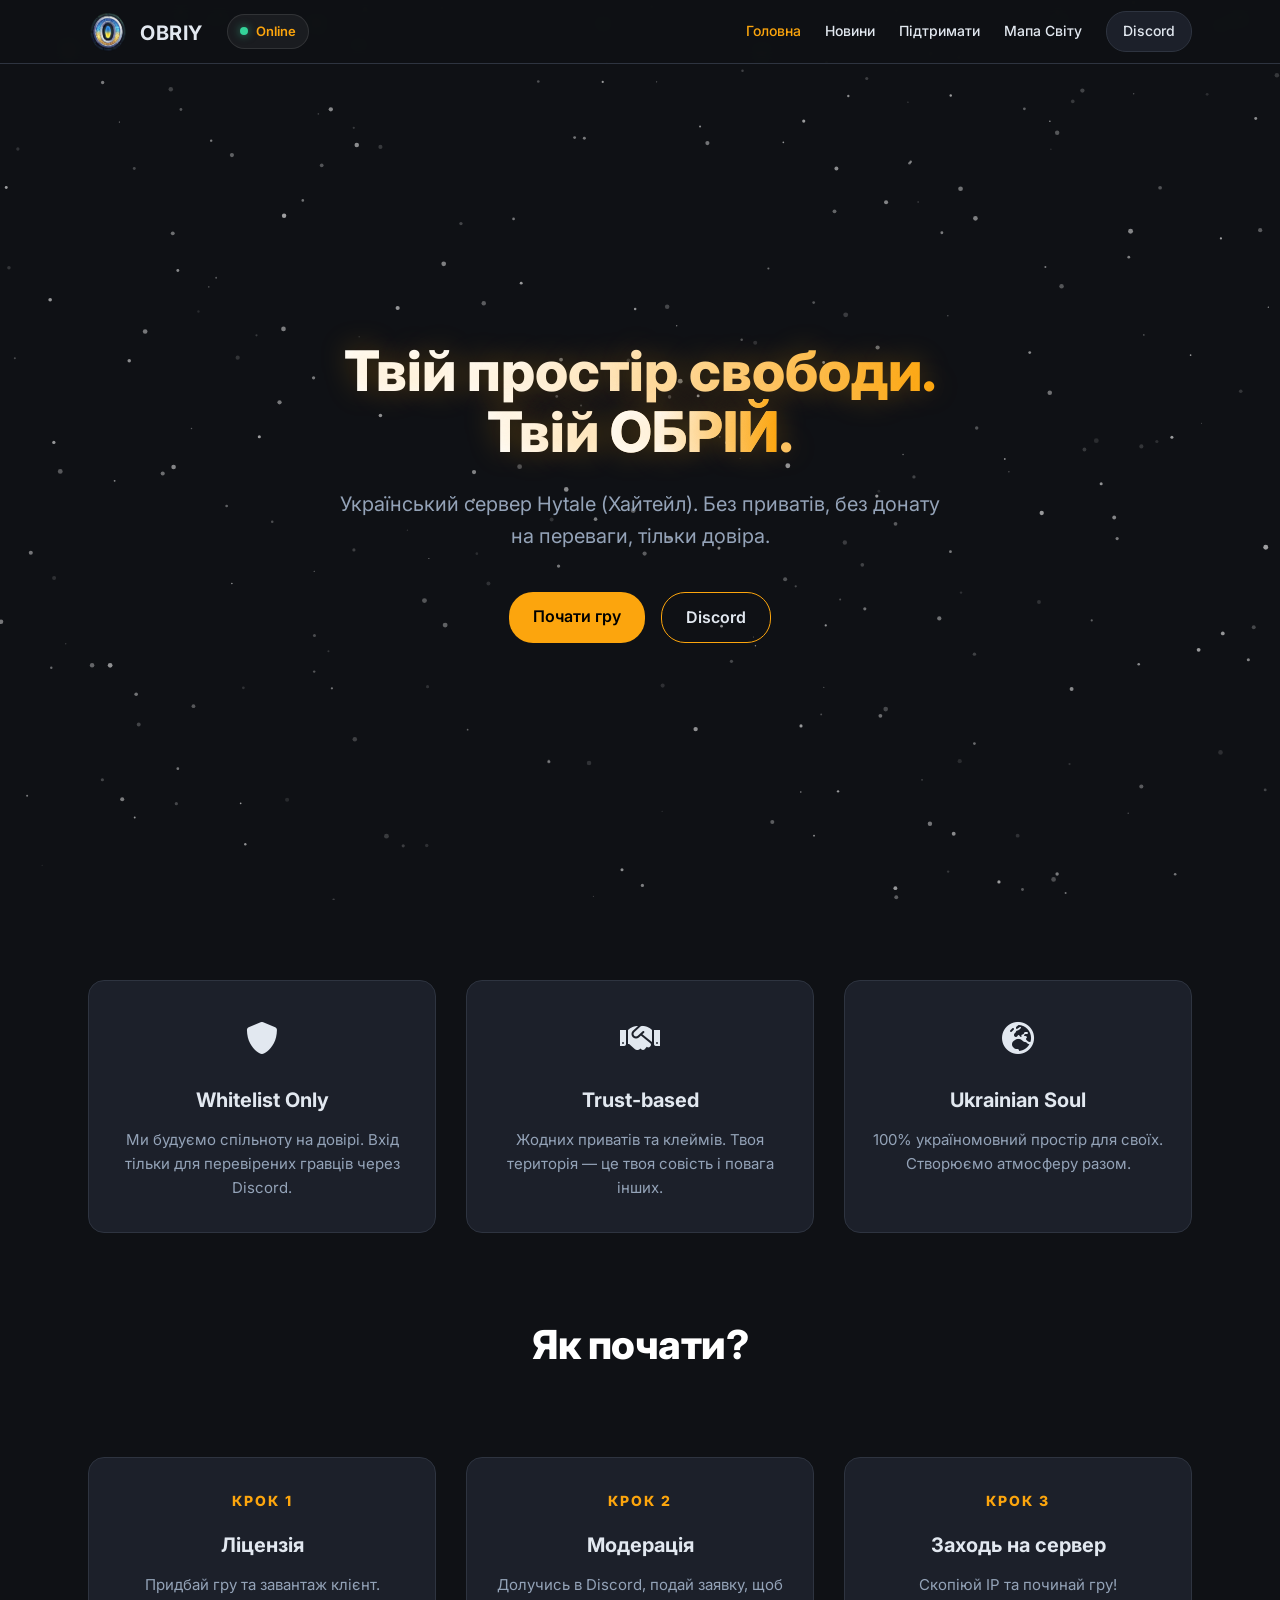
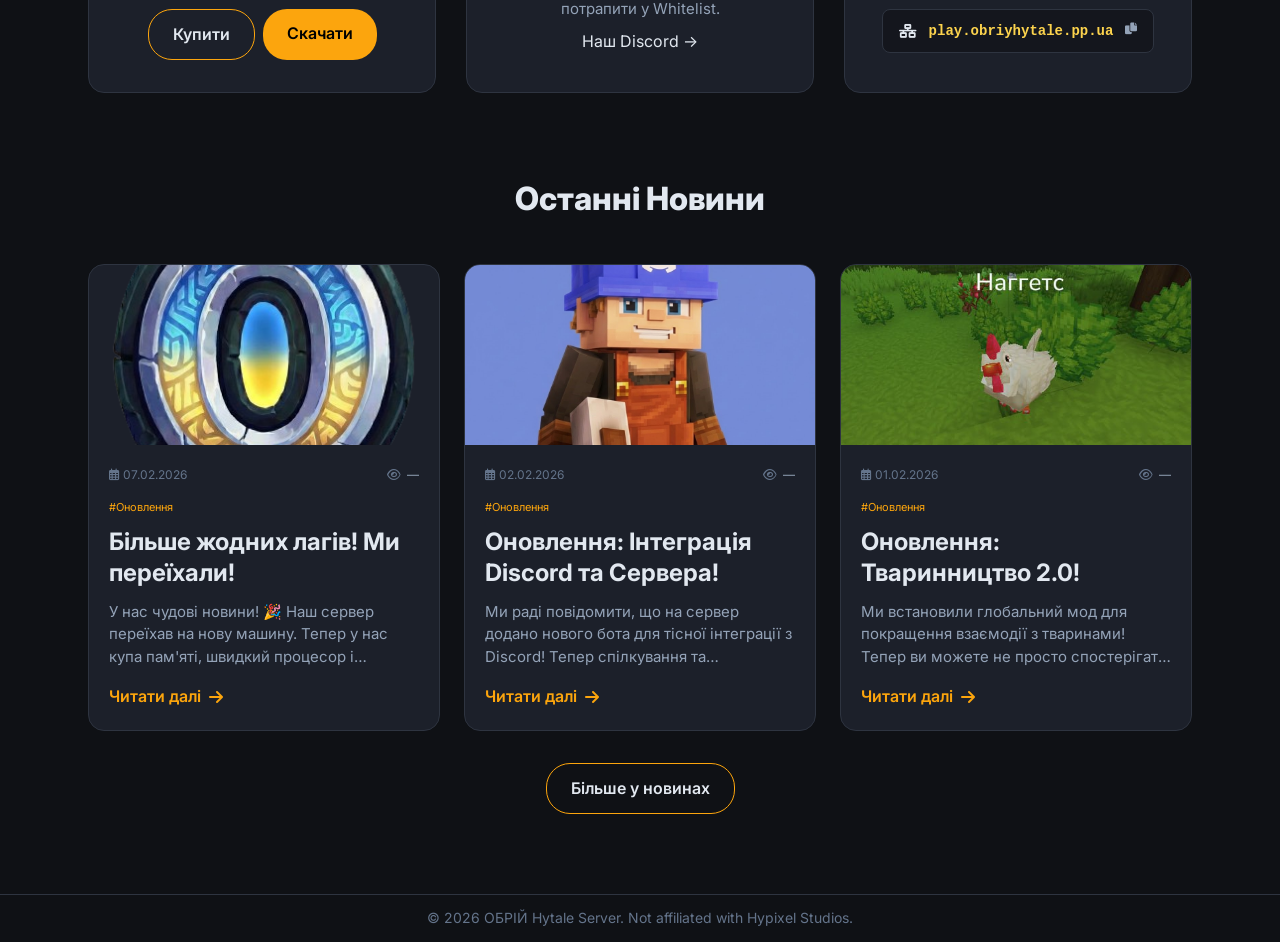
==== index.html @ 03049bc8 "Add files via upload" ====
<!DOCTYPE html>
<html lang="uk">

<head>
    <meta charset="UTF-8">
    <meta name="viewport" content="width=device-width, initial-scale=1.0">

    <!-- Primary Meta Tags -->
    <title>ОБРІЙ - Український сервер Hytale | Хайтейл сервер Україна</title>
    <meta name="title" content="ОБРІЙ - Український сервер Hytale | Хайтейл сервер Україна">
    <meta name="description"
        content="ОБРІЙ - Український Hytale (Хайтейл) сервер. ігровий досвід без приватів та донату. Whitelist сервер на довірі для українських гравців. Приєднуйся через Discord!">
    <meta name="keywords"
        content="обрій, обрий, hytale, хайтейл, хайтейл сервер, сервер хайтейл, hytale сервер, сервер hytale, український hytale, український хайтейл, hytale україна, хайтейл україна, сервер, whitelist сервер, обрій хайтейл, обрій hytale, obriy hytale, сервер майнкрафт альтернатива">
    <meta name="author" content="ОБРІЙ Hytale Server">
    <meta name="language" content="Ukrainian">

    <!-- Open Graph / Facebook -->
    <meta property="og:type" content="website">
    <meta property="og:url" content="https://obriyhytale.pp.ua/">
    <meta property="og:title" content="ОБРІЙ - Український сервер Hytale (Хайтейл)">
    <meta property="og:description"
        content="Український Hytale сервер на довірі. Без приватів, без донату на переваги. Whitelist через Discord. Приєднуйся до спільноти!">
    <meta property="og:image" content="https://obriyhytale.pp.ua/assets/images/logo_new.png">
    <meta property="og:locale" content="uk_UA">

    <!-- Twitter -->
    <meta property="twitter:card" content="summary_large_image">
    <meta property="twitter:url" content="https://obriyhytale.pp.ua/">
    <meta property="twitter:title" content="ОБРІЙ - Український сервер Hytale (Хайтейл)">
    <meta property="twitter:description"
        content="Український Hytale сервер на довірі. Без приватів, без донату на переваги. Whitelist через Discord.">
    <meta property="twitter:image" content="https://obriyhytale.pp.ua/assets/images/logo_new.png">

    <!-- Structured Data - JSON-LD -->
    <script type="application/ld+json">
    {
      "@context": "https://schema.org",
      "@type": "Organization",
      "name": "ОБРІЙ Hytale Server",
      "alternateName": ["ОБРІЙ", "OBRIY", "Обрій Хайтейл", "Obriy Hytale"],
      "url": "https://obriyhytale.pp.ua/",
      "logo": "https://obriyhytale.pp.ua/assets/images/logo_new.png",
      "description": "Український Hytale (Хайтейл) сервер. ігровий досвід без приватів та донату.",
      "sameAs": [
        "https://discord.gg/jrfKVsXp"
      ],
      "contactPoint": {
        "@type": "ContactPoint",
        "contactType": "Community",
        "url": "https://discord.gg/jrfKVsXp"
      }
    }
    </script>

    <link rel="icon" type="image/png" href="assets/images/logo_new.png">
    <link rel="canonical" href="https://obriyhytale.pp.ua/">
    <link rel="preconnect" href="https://fonts.googleapis.com">
    <link rel="preconnect" href="https://fonts.gstatic.com" crossorigin>
    <link href="https://fonts.googleapis.com/css2?family=Inter:wght@400;500;600;700;800&display=swap" rel="stylesheet">
    <link rel="stylesheet" href="style.css?v=1.8">
    
    <!-- SEO & Open Graph -->
    <meta name="description" content="ОБРІЙ — це перший український сервер Hytale. Долучайся до спільноти, слідкуй за новинами та готуйся до нових пригод!">
    <meta property="og:type" content="website">
    <meta property="og:url" content="https://obriyhytale.pp.ua/">
    <meta property="og:title" content="ОБРІЙ - український сервер Hytale">
    <meta property="og:description" content="Перший український сервер Hytale. Долучайся до спільноти!">
    <meta property="og:image" content="https://obriyhytale.pp.ua/assets/images/logo_new.png">
    
    <!-- Twitter -->
    <meta property="twitter:card" content="summary_large_image">
    <meta property="twitter:url" content="https://obriyhytale.pp.ua/">
    <meta property="twitter:title" content="ОБРІЙ - український сервер Hytale">
    <meta property="twitter:description" content="Перший український сервер Hytale. Долучайся до спільноти!">
    <meta property="twitter:image" content="https://obriyhytale.pp.ua/assets/images/logo_new.png">
    <link rel="stylesheet" href="https://cdnjs.cloudflare.com/ajax/libs/font-awesome/6.0.0/css/all.min.css">
</head>

<body>

    <header>
        <div class="header-inner">
            <div class="header-left">
                <a href="index.html" class="logo">
                    <img src="assets/images/logo_new.png" alt="ОБРІЙ">
                    <span>OBRIY</span>
                </a>
                <div class="server-status" title="Click to copy IP">
                    <div class="status-dot"></div>
                    <div class="status-text">Loading...</div>
                </div>
            </div>
            <div class="menu-toggle"><i class="fas fa-bars"></i></div>
            <nav class="desktop-nav">
                <a href="index.html" class="active">Головна</a>
                <a href="news.html">Новини</a>
                <a href="donate.html">Підтримати</a>
                <a href="map.html">Мапа Світу</a>
                <a href="https://discord.gg/a5vVguKGRK" target="_blank" class="discord-btn">Discord</a>
            </nav>
        </div>
    </header>

    <main>
        <!-- Hero Section -->
        <section class="hero animate">
            <div class="hero-content">
                <h1>Твій простір свободи.<br>Твій <span style="color: var(--vp-c-brand)">ОБРІЙ</span>.</h1>
                <p>Український сервер Hytale (Хайтейл). Без приватів, без донату на переваги, тільки довіра.
                </p>

                <div class="hero-actions">
                    <a href="#start" class="btn btn-primary">Почати гру</a>
                    <a href="https://discord.gg/a5vVguKGRK" target="_blank" class="btn btn-outline">Discord</a>
                </div>
            </div>
        </section>

        <!-- Guide Section (Features + Flow) -->
        <section class="guide-section animate" id="guide">
            <div class="container">
                <!-- Features Grid -->
                <div class="info-grid">
                    <div class="guide-card">
                        <div class="guide-icon"><i class="fas fa-shield-alt"></i></div>
                        <h3>Whitelist Only</h3>
                        <p>Ми будуємо спільноту на довірі. Вхід тільки для перевірених гравців через Discord.</p>
                    </div>
                    <div class="guide-card">
                        <div class="guide-icon"><i class="fas fa-handshake"></i></div>
                        <h3>Trust-based</h3>
                        <p>Жодних приватів та клеймів. Твоя територія — це твоя совість і повага інших.</p>
                    </div>
                    <div class="guide-card">
                        <div class="guide-icon"><i class="fas fa-globe-europe"></i></div>
                        <h3>Ukrainian Soul</h3>
                        <p>100% україномовний простір для своїх. Створюємо атмосферу разом.</p>
                    </div>
                </div>

                <!-- Divider / Title -->
                <div class="section-divider" id="start">
                    <h2>Як почати?</h2>
                </div>

                <!-- Steps Grid -->
                <!-- Steps Grid -->
                <!-- Steps Grid -->
                <div class="info-grid">
                    <div class="guide-card">
                        <div class="guide-step-number">Крок 1</div>
                        <h3>Ліцензія</h3>
                        <p>Придбай гру та завантаж клієнт.</p>
                        <div
                            style="display: flex; gap: 8px; justify-content: center; margin-top: 12px; flex-wrap: wrap;">
                            <a href="https://store.hytale.com/" target="_blank"
                                class="btn btn-outline btn-sm">Купити</a>
                            <a href="https://hytale.com/download" target="_blank"
                                class="btn btn-primary btn-sm">Скачати</a>
                        </div>
                    </div>
                    <div class="guide-card">
                        <div class="guide-step-number">Крок 2</div>
                        <h3>Модерація</h3>
                        <p>Долучись в Discord, подай заявку, щоб потрапити у Whitelist.</p>
                        <a href="https://discord.gg/a5vVguKGRK" target="_blank" class="btn-link"
                            style="margin-top: 8px; display: inline-block;">Наш Discord &rarr;</a>
                    </div>
                    <div class="guide-card">
                        <div class="guide-step-number">Крок 3</div>
                        <h3>Заходь на сервер</h3>
                        <p>Скопіюй IP та починай гру!</p>
                        <div class="server-ip-copy" data-ip="play.obriyhytale.pp.ua" onclick="copyIp(this)">
                            <i class="fas fa-network-wired"></i>
                            <span class="ip-text">play.obriyhytale.pp.ua</span>
                            <span class="copy-hint"><i class="fas fa-copy"></i></span>
                        </div>
                    </div>
                </div>

                <!-- Latest News Section -->
                <section class="latest-news-section animate" style="margin-top: 80px;">
                    <h2 style="text-align: center; margin-bottom: 40px; font-size: 32px; font-weight: 800;">Останні
                        Новини</h2>
                    <div id="home-news-grid" class="home-news-grid">
                        <!-- Dynamic News Items -->
                    </div>
                    <div style="text-align: center; margin-top: 32px;">
                        <a href="news.html" class="btn btn-outline">Більше у новинах</a>
                    </div>
                </section>
            </div>
        </section>
    </main>

    <footer>
        <div class="container footer-content">
            <p>&copy; 2026 ОБРІЙ Hytale Server. Not affiliated with Hypixel Studios.</p>
        </div>
    </footer>

    <script src="script.js?v=1.8"></script>
    <!-- Cloudflare Web Analytics -->
    <script defer src='https://static.cloudflareinsights.com/beacon.min.js'
        data-cf-beacon='{"token": "9cac6707b13f4481a4ed3b83d3ede706"}'></script><!-- End Cloudflare Web Analytics -->
</body>

</html>
---- style.css ----
/* Global Styles */
:root {
    --vp-c-bg: #0f1115;
    --vp-c-bg-alt: #161920;
    --vp-c-bg-soft: #1c202a;
    --vp-c-border: #2e3440;
    --vp-c-text-1: #e2e8f0;
    --vp-c-text-2: #94a3b8;
    --vp-c-text-3: #64748b;
    --vp-c-brand: #fca50d;
    /* Brand Yellow/Gold */
    --vp-c-brand-light: #fcd34d;
    --vp-c-brand-dark: #d97706;
    --vp-c-brand-rgb: 252, 165, 13;
    --vp-nav-height: 64px;
}

* {
    box-sizing: border-box;
    margin: 0;
    padding: 0;
}

body {
    font-family: 'Inter', sans-serif;
    background-color: var(--vp-c-bg);
    color: var(--vp-c-text-1);
    line-height: 1.6;
    padding-top: var(--vp-nav-height);

    /* Interactive Background */
    /* Interactive Background handled by Canvas (script.js) for performance */
    background-color: var(--vp-c-bg); /* Fallback/Base color */
}

/* Remove CSS-based stars to save performance */
/* body::before removed */

/* H1 Gradient Text Restoration */
.hero-content h1 {
    font-size: 56px;
    line-height: 1.1;
    font-weight: 800;
    margin-bottom: 24px;
    background: linear-gradient(to right, #ffffff 30%, #fca50d 100%);
    -webkit-background-clip: text;
    background-clip: text;
    -webkit-text-fill-color: transparent;
    text-shadow: 0 0 30px rgba(252, 165, 13, 0.3);
}

/* Override the inline span color if present, to let gradient shine through */
.hero-content h1 span {
    color: inherit !important;
    background: inherit;
    -webkit-background-clip: inherit;
    background-clip: inherit;
    -webkit-text-fill-color: inherit;
}

a {
    text-decoration: none;
    color: inherit;
    transition: color 0.2s;
}

ul {
    list-style: none;
}

img {
    max-width: 100%;
    display: block;
}

.container {
    max-width: 1152px;
    margin: 0 auto;
    padding: 0 24px;
}

/* Header */
header {
    position: fixed;
    top: 0;
    left: 0;
    right: 0;
    height: var(--vp-nav-height);
    background-color: rgba(15, 17, 21, 0.95);
    /* Slightly darker/more opaque */
    backdrop-filter: blur(8px);
    border-bottom: 1px solid var(--vp-c-border);
    z-index: 100;
}

.header-inner {
    display: flex;
    justify-content: space-between;
    align-items: center;
    height: 100%;
    max-width: 1152px;
    margin: 0 auto;
    padding: 0 24px;
}

.logo {
    display: flex;
    align-items: center;
    gap: 12px;
    text-decoration: none;
}

.logo img {
    height: 40px;
    width: auto;
}

.logo span {
    font-weight: 700;
    font-size: 20px;
    letter-spacing: 0.5px;
    color: var(--vp-c-text-1);
    position: relative;
    top: 1px;
    /* Optical alignment */
}

.desktop-nav {
    display: flex;
    gap: 24px;
    align-items: center;
}

.desktop-nav a {
    font-size: 14px;
    font-weight: 500;
    color: var(--vp-c-text-1);
}

.desktop-nav a:hover,
.desktop-nav a.active {
    color: var(--vp-c-brand);
}

/* Mobile Nav Toggle - Hidden on desktop */
.menu-toggle {
    display: none;
    color: var(--vp-c-text-1);
    font-size: 24px;
    cursor: pointer;
    z-index: 1001;
}

@media (max-width: 768px) {
    .menu-toggle {
        display: block;
    }
    
    .desktop-nav {
        display: none; /* Hide desktop links on mobile */
        position: absolute;
        top: 100%;
        left: 0;
        right: 0;
        flex-direction: column;
        background: var(--vp-c-bg);
        border-bottom: 1px solid var(--vp-c-border);
        padding: 20px;
        gap: 16px;
    }

    .desktop-nav.active {
        display: flex; /* Show when active */
    }
}

/* Sidebar & Widgets (Restored) */
.sidebar {
    position: sticky;
    top: 100px;
}

.widget {
    background: var(--vp-c-bg-soft);
    border: 1px solid var(--vp-c-border);
    border-radius: 16px;
    padding: 24px;
    margin-bottom: 24px;
}

.widget h3 {
    font-size: 18px;
    margin-bottom: 16px;
    padding-bottom: 12px;
    border-bottom: 1px solid var(--vp-c-border);
}

.quick-links {
    list-style: none;
    padding: 0;
}

.quick-links li {
    margin-bottom: 12px;
}

.quick-links a {
    color: var(--vp-c-text-2);
    display: flex;
    align-items: center;
    gap: 8px;
}

.quick-links a:hover {
    color: var(--vp-c-brand);
    transform: translateX(4px);
    display: inline-block;
}

@media (max-width: 960px) {
    .sidebar {
        position: static;
        margin-top: 40px;
    }
}


/* Loader */
.loader {
    border: 4px solid var(--vp-c-bg-soft);
    border-top: 4px solid var(--vp-c-brand);
    border-radius: 50%;
    width: 40px;
    height: 40px;
    animation: spin 1s linear infinite;
    margin: 40px auto;
}

@keyframes spin {
    0% { transform: rotate(0deg); }
    100% { transform: rotate(360deg); }
}



.header-left {
    display: flex;
    align-items: center;
    gap: 24px;
}

.server-status {
    display: flex;
    align-items: center;
    gap: 8px;
    font-size: 13px;
    font-weight: 600;
    color: var(--vp-c-text-2);
    background: rgba(255, 255, 255, 0.05);
    padding: 6px 12px;
    border-radius: 20px;
    border: 1px solid rgba(255, 255, 255, 0.1);
    cursor: pointer;
    transition: all 0.2s;
}

.server-status:hover {
    background: rgba(252, 165, 13, 0.1);
    border-color: var(--vp-c-brand);
    color: var(--vp-c-text-1);
}

.status-dot {
    width: 8px;
    height: 8px;
    border-radius: 50%;
    background-color: var(--vp-c-text-3);
    /* Default/Loading */
    box-shadow: 0 0 5px rgba(0, 0, 0, 0.5);
}

.status-dot.online {
    background-color: #34d399;
    /* Green */
    box-shadow: 0 0 8px rgba(52, 211, 153, 0.6);
}

.status-dot.offline {
    background-color: #f87171;
    /* Red */
}

.status-text {
    white-space: nowrap;
}

.discord-btn {
    padding: 8px 16px;
    background-color: var(--vp-c-bg-soft);
    border: 1px solid var(--vp-c-border);
    border-radius: 20px;
    transition: all 0.2s;
}

.discord-btn:hover {
    border-color: var(--vp-c-brand);
    color: var(--vp-c-brand);
}

/* WIP Nav Item */
.nav-item-wip {
    position: relative;
    display: flex;
    align-items: center;
    gap: 4px;
    font-size: 14px;
    font-weight: 500;
    color: var(--vp-c-text-3); /* Dimmed color */
    cursor: not-allowed;
    opacity: 0.7;
    transition: opacity 0.2s;
}

.nav-item-wip:hover {
    opacity: 1;
}

.wip-icon {
    height: 38px;
    width: auto;
    border-radius: 4px; /* Optional rounded corners */
}

/* Tooltip */
.wip-tooltip {
    position: absolute;
    top: 100%;
    left: 50%;
    transform: translateX(-50%);
    margin-top: 10px;
    background-color: var(--vp-c-bg-soft);
    color: var(--vp-c-text-1);
    padding: 8px 12px;
    border-radius: 8px;
    border: 1px solid var(--vp-c-border);
    font-size: 12px;
    white-space: nowrap;
    opacity: 0;
    visibility: hidden;
    transition: all 0.2s;
    pointer-events: none;
    z-index: 1000;
    box-shadow: 0 4px 12px rgba(0, 0, 0, 0.3);
}

.wip-tooltip::before {
    content: '';
    position: absolute;
    top: -5px;
    left: 50%;
    transform: translateX(-50%);
    border-width: 0 5px 5px 5px;
    border-style: solid;
    border-color: transparent transparent var(--vp-c-border) transparent;
}

.nav-item-wip:hover .wip-tooltip {
    opacity: 1;
    visibility: visible;
    transform: translateX(-50%) translateY(0);
}

/* Main Content */
main {
    padding-top: 20px;
    padding-bottom: 80px;
}

/* Hero Section */
.hero {
    /* Full viewport height minus header and padding */
    min-height: calc(100vh - var(--vp-nav-height) - 20px);
    display: flex;
    flex-direction: column;
    justify-content: center;
    align-items: center;
    text-align: center;
}

.hero-content {
    max-width: 800px;
    margin: 0 auto;
}

.hero-content h1 {
    font-size: 56px;
    line-height: 1.1;
    font-weight: 800;
    margin-bottom: 24px;
    background: linear-gradient(to right, #ffffff 30%, #fca50d 100%);
    -webkit-background-clip: text;
    background-clip: text;
    -webkit-text-fill-color: transparent;
    text-shadow: 0 0 30px rgba(252, 165, 13, 0.3);
}

.hero-content p {
    font-size: 20px;
    color: var(--vp-c-text-2);
    margin-bottom: 40px;
    max-width: 600px;
    margin-left: auto;
    margin-right: auto;
}

.hero-actions {
    display: flex;
    gap: 16px;
    justify-content: center;
}

.btn {
    display: inline-block;
    padding: 12px 24px;
    border-radius: 24px;
    font-weight: 600;
    font-size: 16px;
    cursor: pointer;
    transition: opacity 0.2s;
    border: none;
}

.btn-primary {
    background-color: var(--vp-c-brand);
    color: #000;
}

.btn-outline {
    background-color: transparent;
    color: var(--vp-c-text-1);
    border: 1px solid var(--vp-c-brand);
    transition: all 0.2s;
}

.btn-outline:hover {
    background-color: var(--vp-c-brand);
    color: #000;
    box-shadow: 0 0 15px rgba(252, 165, 13, 0.4);
}

.btn:hover {
    opacity: 0.9;
}

html {
    scroll-behavior: smooth;
}

/* Guide Section (Merged Features & Flow) */
.guide-section {
    padding: 80px 0 0;
}

.info-grid {
    display: grid;
    grid-template-columns: repeat(3, 1fr);
    gap: 30px;
}

.guide-card {
    background: var(--vp-c-bg-soft);
    border: 1px solid var(--vp-c-border);
    border-radius: 16px;
    padding: 32px 24px;
    text-align: center;
    /* Center content in cards */
    display: flex;
    flex-direction: column;
    align-items: center;
    transition: all 0.2s;
}

.guide-card:hover {
    border-color: var(--vp-c-brand);
    transform: translateY(-5px);
}

.guide-icon {
    font-size: 32px;
    margin-bottom: 20px;
    color: var(--vp-c-text-1);
}

.guide-step-number {
    font-size: 14px;
    text-transform: uppercase;
    letter-spacing: 2px;
    color: var(--vp-c-brand);
    margin-bottom: 16px;
    font-weight: 800;
}

.guide-card h3 {
    font-size: 20px;
    font-weight: 700;
    margin-bottom: 12px;
    color: var(--vp-c-text-1);
}

.guide-card p {
    font-size: 15px;
    color: var(--vp-c-text-2);
    line-height: 1.6;
}

.section-divider {
    text-align: center;
    margin: 80px 0;
    /* Symmetrical spacing */
}

.section-divider h2 {
    font-size: 40px;
    font-weight: 800;
    color: #fff;
    margin: 0;
    letter-spacing: -0.5px;
}

@media (max-width: 960px) {
    .info-grid {
        grid-template-columns: repeat(auto-fit, minmax(300px, 1fr));
    }
}

/* Footer */
footer {
    border-top: 1px solid var(--vp-c-border);
    padding: 12px 0;
    margin-top: auto;
    text-align: center;
    color: var(--vp-c-text-3);
    font-size: 14px;
}

/* View Count Badge */
.view-count {
    display: inline-flex;
    align-items: center;
    gap: 6px;
    color: var(--vp-c-text-2);
    font-size: 14px;
}

.view-count i {
    color: var(--vp-c-text-3);
}

.news-card .view-count {
    font-size: 12px;
}

.news-card-footer {
    display: flex;
    justify-content: space-between;
    align-items: center;
    margin-top: auto;
}

.news-card-footer .read-more {
    margin: 0;
}


/* News Layout */
/* News Layout */
.news-layout {
    display: grid;
    grid-template-columns: 1fr 340px; /* Main content + Sidebar */
    gap: 40px;
    padding-top: 25px;
    align-items: start;
}

@media (max-width: 960px) {
    .news-layout {
        grid-template-columns: 1fr;
    }
}


.home-news-grid {
    display: grid;
    grid-template-columns: repeat(3, 1fr);
    gap: 24px;
}

@media (max-width: 960px) {
    .home-news-grid {
        grid-template-columns: repeat(auto-fit, minmax(280px, 1fr));
    }
}

.news-feed {
    display: flex;
    flex-direction: column;
    gap: 32px;
}

.home-news-title {
    font-size: 18px;
    margin-bottom: 4px;
    line-height: 1.35; /* Slightly increased for readability */
    /* Height removed for auto-calculation as per request */
    display: -webkit-box;
    -webkit-line-clamp: 2;
    -webkit-box-orient: vertical;
    overflow: hidden;
    color: var(--vp-c-text-1);
}

.home-news-desc {
    font-size: 14px;
    margin-bottom: 16px;
    color: var(--vp-c-text-2);
    overflow: hidden;
    display: -webkit-box;
    -webkit-line-clamp: 3;
    -webkit-box-orient: vertical;
    line-height: 1.5;
    /* Height removed to allow auto-fit */
}

.news-card {
    background: var(--vp-c-bg-soft);
    border: 1px solid var(--vp-c-border);
    border-radius: 16px;
    overflow: hidden;
    transition: transform 0.2s, border-color 0.2s;
    display: flex;
    flex-direction: column;
}

.news-card:hover {
    transform: translateY(-2px);
    border-color: var(--vp-c-brand);
}

.news-image {
    height: 240px;
    width: 100%;
    overflow: hidden;
}

.news-image img {
    width: 100%;
    height: 100%;
    object-fit: cover;
    transition: transform 0.5s;
}

.news-card:hover .news-image img {
    transform: scale(1.05);
}

.news-content {
    padding: 24px;
    flex: 1;
    display: flex;
    flex-direction: column;
}

.news-meta {
    font-size: 13px;
    color: var(--vp-c-text-3);
    margin-bottom: 12px;
    display: flex;
    justify-content: space-between;
}

.news-content h3 {
    font-size: 24px;
    margin-bottom: 12px;
    line-height: 1.3;
    /* Limit to 2 lines and set min-height for alignment */
    display: -webkit-box;
    -webkit-line-clamp: 2;
    -webkit-box-orient: vertical;
    overflow: hidden;
    min-height: 2.6em; /* 1.3 * 2 lines */
}

.news-content p {
    color: var(--vp-c-text-2);
    font-size: 15px;
    flex: 1;
}

.read-more {
    display: inline-flex;
    align-items: center;
    gap: 8px;
    margin-top: 20px;
    font-weight: 600;
    color: var(--vp-c-brand);
}

/* Full Article Styles */
.full-article {
    max-width: 800px;
    margin: 0 auto;
    /* Glassmorphism Background for Readability */
    background: rgba(23, 25, 30, 0.85); /* Semi-transparent dark bg */
    backdrop-filter: blur(12px); /* Blur the stars behind */
    padding: 40px;
    border-radius: 20px;
    border: 1px solid rgba(255, 255, 255, 0.1); /* Lighter border */
    box-shadow: 0 4px 24px rgba(0, 0, 0, 0.2);
}

.article-header h1 {
    font-size: 40px;
    line-height: 1.2;
    margin-bottom: 20px;
    background: linear-gradient(to right, #fff, #a5b4fc);
    -webkit-background-clip: text;
    -webkit-text-fill-color: transparent;
}

.article-cover {
    width: 100%;
    height: auto;
    border-radius: 12px;
    margin: 30px 0;
}

.article-content {
    font-size: 18px;
    color: var(--vp-c-text-1);
    line-height: 1.8;
}

.article-content p {
    margin-bottom: 24px;
}

/* Auto-styling for images inside articles */
.article-content img {
    max-width: 100%; /* Ensure responsiveness */
    display: block;
    margin: 32px auto; /* Centered with vertical space */
    border-radius: 12px; /* Smooth corners */
    box-shadow: 0 8px 24px rgba(0, 0, 0, 0.3); /* Depth */
    border: 1px solid var(--vp-c-border); /* Subtle border */
    transition: transform 0.3s;
}

.article-content img:hover {
    transform: scale(1.02); /* Slight zoom on hover */
}

/* Auto-styling for lists inside articles */
.article-content ul,
.article-content ol {
    margin-bottom: 24px;
    padding-left: 24px; /* Ensure 24px indentation */
    color: var(--vp-c-text-2);
}

.article-content ul {
    list-style-type: disc;
}

.article-content ol {
    list-style-type: decimal;
}

.article-content li {
    margin-bottom: 8px; /* Spacing between items */
    padding-left: 4px; /* Space between bullet/number and text */
}

.article-content h2,
.article-content h3 {
    margin-top: 40px;
    margin-bottom: 16px;
    color: #fff;
}

.back-link {
    display: inline-flex;
    align-items: center;
    gap: 8px;
    color: var(--vp-c-text-2);
    margin-bottom: 24px;
    font-size: 14px;
}

.back-link:hover {
    color: var(--vp-c-brand);
}

/* Donate Page & Monobank */
.donate-header {
    text-align: center; /* Reverted to center for better balance */
    margin-bottom: 40px;
}

.donate-header h1 {
    font-size: 40px;
    font-weight: 800;
    margin-bottom: 16px;
    background: linear-gradient(to right, #fff, #a5b4fc);
    -webkit-background-clip: text;
    -webkit-text-fill-color: transparent;
}

.donate-header p {
    color: var(--vp-c-text-2);
    font-size: 18px;
    margin-bottom: 32px;
}

.info-box {
    background: rgba(var(--vp-c-brand-rgb), 0.1);
    border: 1px solid rgba(var(--vp-c-brand-rgb), 0.2);
    border-radius: 12px;
    padding: 16px 24px;
    margin: 24px 0;

    display: flex;
    align-items: flex-start;
    gap: 12px;
    text-align: left;
    max-width: 100%;
}

/* Merge adjacent info-boxes via JS props */
.info-box.ib-start {
    border-bottom: none;
    border-bottom-left-radius: 0;
    border-bottom-right-radius: 0;
    margin-bottom: 0;
    padding-bottom: 8px;
}

.info-box.ib-middle {
    border-top: none;
    border-bottom: none;
    border-radius: 0;
    margin-top: 0;
    margin-bottom: 0;
    padding-top: 8px;
    padding-bottom: 8px;
}

.info-box.ib-end {
    border-top: none;
    border-top-left-radius: 0;
    border-top-right-radius: 0;
    margin-top: 0;
    padding-top: 8px;
}

.info-box i {
    color: var(--vp-c-brand);
    margin-top: 4px;
}

.info-box p {
    margin: 0;
    font-size: 14px;
    color: var(--vp-c-text-2);
}

.info-box strong {
    color: var(--vp-c-text-1);
}

/* Monobank Card Styling */
.monobank-section {
    display: flex;
    justify-content: center;
    margin-bottom: 80px;
}

.mono-card {
    position: relative;
    width: 360px;
    background: linear-gradient(145deg, #1a1a1a, #000000);
    border-radius: 24px;
    padding: 30px;
    box-shadow: 0 20px 50px rgba(0, 0, 0, 0.5), 0 0 0 1px rgba(255, 255, 255, 0.1);
    text-align: center;
    overflow: hidden;
    transition: transform 0.3s ease;
}

.mono-card:hover {
    transform: translateY(-5px);
    box-shadow: 0 30px 60px rgba(0, 0, 0, 0.6), 0 0 0 1px rgba(255, 255, 255, 0.2);
}

/* Mono Background Decor */
.mono-bg-blur {
    position: absolute;
    top: -50px;
    right: -50px;
    width: 150px;
    height: 150px;
    background: #ea5353;
    /* Mono red-ish accent */
    filter: blur(80px);
    opacity: 0.2;
    z-index: 0;
}

.mono-content {
    position: relative;
    z-index: 1;
}

.mono-header {
    display: flex;
    align-items: center;
    justify-content: center;
    gap: 10px;
    margin-bottom: 30px;
}

.mono-logo {
    height: 24px;
    filter: brightness(0) invert(1);
    /* Make white */
}

.mono-title {
    font-weight: 700;
    font-size: 18px;
    color: #fff;
}

.mono-jar-visual {
    margin-bottom: 30px;
    color: #fff;
}

.mono-jar-visual i {
    font-size: 48px;
    margin-bottom: 12px;
    background: linear-gradient(to bottom right, #fff, #ccc);
    -webkit-background-clip: text;
    -webkit-text-fill-color: transparent;
}

.jar-text {
    font-size: 14px;
    color: var(--vp-c-text-2);
}

.mono-btn {
    display: inline-block;
    background: #000;
    /* Or Mono Black */
    background: linear-gradient(to bottom, #333, #111);
    border: 1px solid #444;
    color: #fff;
    padding: 10px 20px;
    border-radius: 20px;
    font-size: 14px;
    font-weight: 600;
    text-decoration: none;
    transition: all 0.2s;
}

.mono-btn:hover {
    background: linear-gradient(to bottom, #444, #222);
    border-color: #666;
    transform: translateY(-2px);
}

/* Donate Page Refactor */
.donate-columns {
    display: grid;
    grid-template-columns: 1.4fr 1fr; /* Wider left column */
    gap: 32px;
    margin-bottom: 40px;
}

@media (max-width: 768px) {
    .donate-columns {
        grid-template-columns: 1fr;
    }
}

.support-card {
    background: var(--vp-c-bg-alt);
    border: 1px solid var(--vp-c-border);
    border-radius: 16px;
    padding: 32px;
    display: flex;
    flex-direction: column;
    height: 100%;
}

.support-header {
    display: flex;
    align-items: center;
    gap: 16px;
    margin-bottom: 24px;
}

.support-header i {
    font-size: 2.5em;
}

/* Donatello Specifics (Legacy Adapter) */
.donatello-container {
    background: none !important;
    border: none !important;
    padding: 0 !important;
    border-radius: 0 !important;
}

/* Voting Specifics */
.vote-list {
    display: flex;
    flex-direction: column;
    gap: 16px;
}

.vote-item {
    background: var(--vp-c-bg);
    border: 1px solid var(--vp-c-border);
    border-radius: 12px;
    padding: 16px;
    display: flex;
    align-items: center;
    justify-content: space-between;
    transition: all 0.2s;
    text-decoration: none;
    color: var(--vp-c-text-1);
}

.vote-item:hover {
    border-color: var(--vp-c-brand);
    transform: translateY(-2px);
    box-shadow: 0 4px 12px rgba(0,0,0,0.1);
}

.vote-info h4 {
    margin: 0;
    font-size: 16px;
    font-weight: 600;
}

.vote-info p {
    margin: 4px 0 0 0;
    font-size: 13px;
    color: var(--vp-c-text-2);
}

/* Patrons List specific fix */
.patrons-list-section {
    margin-top: 40px;
    padding-top: 32px;
    border-top: 1px solid var(--vp-c-border);
}

@media (max-width: 768px) {
    .support-card {
        padding: 24px;
    }
}


/* --- RESTORED MISSING STYLES --- */

/* Donatello Button & Stats */
.stat-item {
    display: flex;
    flex-direction: column;
    align-items: flex-end;
}

.stat-label {
    font-size: 14px;
    color: var(--vp-c-text-2);
    text-transform: uppercase;
    letter-spacing: 0.5px;
}

.stat-value {
    font-size: 28px;
    font-weight: 800;
    color: var(--vp-c-brand);
}

.donatello-btn {
    display: inline-flex;
    align-items: center;
    justify-content: center;
    gap: 10px;
    background: linear-gradient(135deg, #F5A623 0%, #d48806 100%);
    color: #fff;
    font-size: 18px;
    font-weight: 700;
    padding: 16px 48px;
    border-radius: 50px;
    text-decoration: none;
    transition: all 0.3s ease;
    box-shadow: 0 4px 15px rgba(245, 166, 35, 0.4);
    width: 100%; /* Full width in card */
}

.donatello-btn:hover {
    transform: translateY(-2px);
    box-shadow: 0 8px 25px rgba(245, 166, 35, 0.6);
}

/* Patrons Grid Restored */
.patrons-grid {
    display: grid;
    grid-template-columns: repeat(auto-fill, minmax(280px, 1fr));
    gap: 16px;
}

.patron-card {
    background: var(--vp-c-bg);
    border: 1px solid var(--vp-c-divider);
    border-radius: 8px;
    padding: 16px;
    transition: transform 0.2s;
}

.patron-card:hover {
    transform: translateY(-2px);
    border-color: var(--vp-c-brand);
}

.patron-header {
    display: flex;
    justify-content: space-between;
    align-items: center;
    margin-bottom: 8px;
    padding-bottom: 8px;
    border-bottom: 1px solid var(--vp-c-divider);
}

.patron-name {
    font-weight: 700;
    color: var(--vp-c-text-1);
    font-size: 16px;
}

.patron-amount {
    background: rgba(var(--vp-c-brand-rgb), 0.1);
    color: var(--vp-c-brand);
    padding: 4px 8px;
    border-radius: 4px;
    font-weight: 600;
    font-size: 14px;
}

.patron-message {
    font-style: italic;
    color: var(--vp-c-text-2);
    font-size: 14px;
    margin: 0;
    line-height: 1.5;
}

/* Server IP Copy (from Footer/Guide) */
.server-ip-copy {
    background: rgba(0, 0, 0, 0.3);
    border: 1px solid var(--vp-c-border);
    border-radius: 8px;
    padding: 10px 16px;
    display: flex;
    align-items: center;
    justify-content: space-between;
    gap: 12px;
    cursor: pointer;
    transition: all 0.2s;
    margin-top: 12px;
    font-family: monospace;
    font-size: 14px;
    position: relative;
    overflow: hidden;
}

.server-ip-copy:hover {
    background: rgba(255, 255, 255, 0.05);
    border-color: var(--vp-c-brand);
}

.server-ip-copy .ip-text {
    flex-grow: 1;
    text-align: center;
    color: var(--vp-c-brand-light);
    font-weight: 700;
}

.server-ip-copy .copy-hint {
    color: var(--vp-c-text-2);
    font-size: 12px;
}

/* --- Info Box Component --- */
.info-box {
    background: #2b261b; /* Dark yellowish bg to match screenshot/theme */
    border-left: 4px solid var(--vp-c-brand);
    padding: 16px 20px;
    margin: 24px 0;
    border-radius: 8px;
    color: var(--vp-c-text-1);
    font-size: 16px;
    line-height: 1.6;
}

.info-box strong {
    color: #ffd700; /* Gold/Yellow highlight for headers inside box */
}

/* Ensure Quill editor matches site styles */
#editor-container .ql-editor {
    font-family: 'Inter', sans-serif;
    font-size: 16px;
    line-height: 1.8;
    color: var(--vp-c-text-1);
    padding: 24px;
}

#editor-container .ql-editor .info-box {
     /* Inherit styles from above */
     margin: 16px 0;
}

/* --- Inline Admin Editor Styles --- */
.admin-inline-edit .article-header input,
.admin-inline-edit .article-header .news-meta input {
    background: transparent;
    border: 1px dashed transparent;
    color: inherit;
    font-family: inherit;
    width: 100%;
    padding: 4px;
    border-radius: 4px;
    transition: all 0.2s;
}

.admin-inline-edit .article-header input:hover,
.admin-inline-edit .article-header .news-meta input:hover {
    border-color: var(--vp-c-brand);
    background: rgba(255, 255, 255, 0.05);
}

.admin-inline-edit .article-header input:focus,
.admin-inline-edit .article-header .news-meta input:focus {
    outline: none;
    border-color: var(--vp-c-brand);
    background: var(--vp-c-bg-alt);
}

.admin-inline-edit .article-header h1 input {
    font-size: 36px; /* Match h1 */
    font-weight: 700;
}

.admin-inline-edit .news-image {
    cursor: pointer;
    position: relative;
    border: 2px dashed transparent;
    transition: border-color 0.2s;
}

.admin-inline-edit .news-image:hover {
    border-color: var(--vp-c-brand);
}

.admin-inline-edit .news-image::after {
    content: 'Click or Drag Image Here';
    position: absolute;
    inset: 0;
    display: flex;
    align-items: center;
    justify-content: center;
    background: rgba(0, 0, 0, 0.5);
    color: white;
    font-weight: bold;
    opacity: 0;
    transition: opacity 0.2s;
}

.admin-inline-edit .news-image:hover::after {
    opacity: 1;
}

/* Quill Overrides for Inline Feel */
.admin-inline-edit #editor-container {
    border: 1px dashed transparent;
    margin: -24px; /* Offset padding to align text exactly */
}

.admin-inline-edit #editor-container:hover {
    border-color: var(--vp-c-border);
}

/* Custom Toolbar Position */
.ql-toolbar.ql-snow {
    position: sticky;
    top: 0;
    z-index: 100;
    background: var(--vp-c-bg);
    border-bottom: 1px solid var(--vp-c-border) !important;
    border-top: none !important;
    border-left: none !important;
    border-right: none !important;
    margin-bottom: 24px;
}
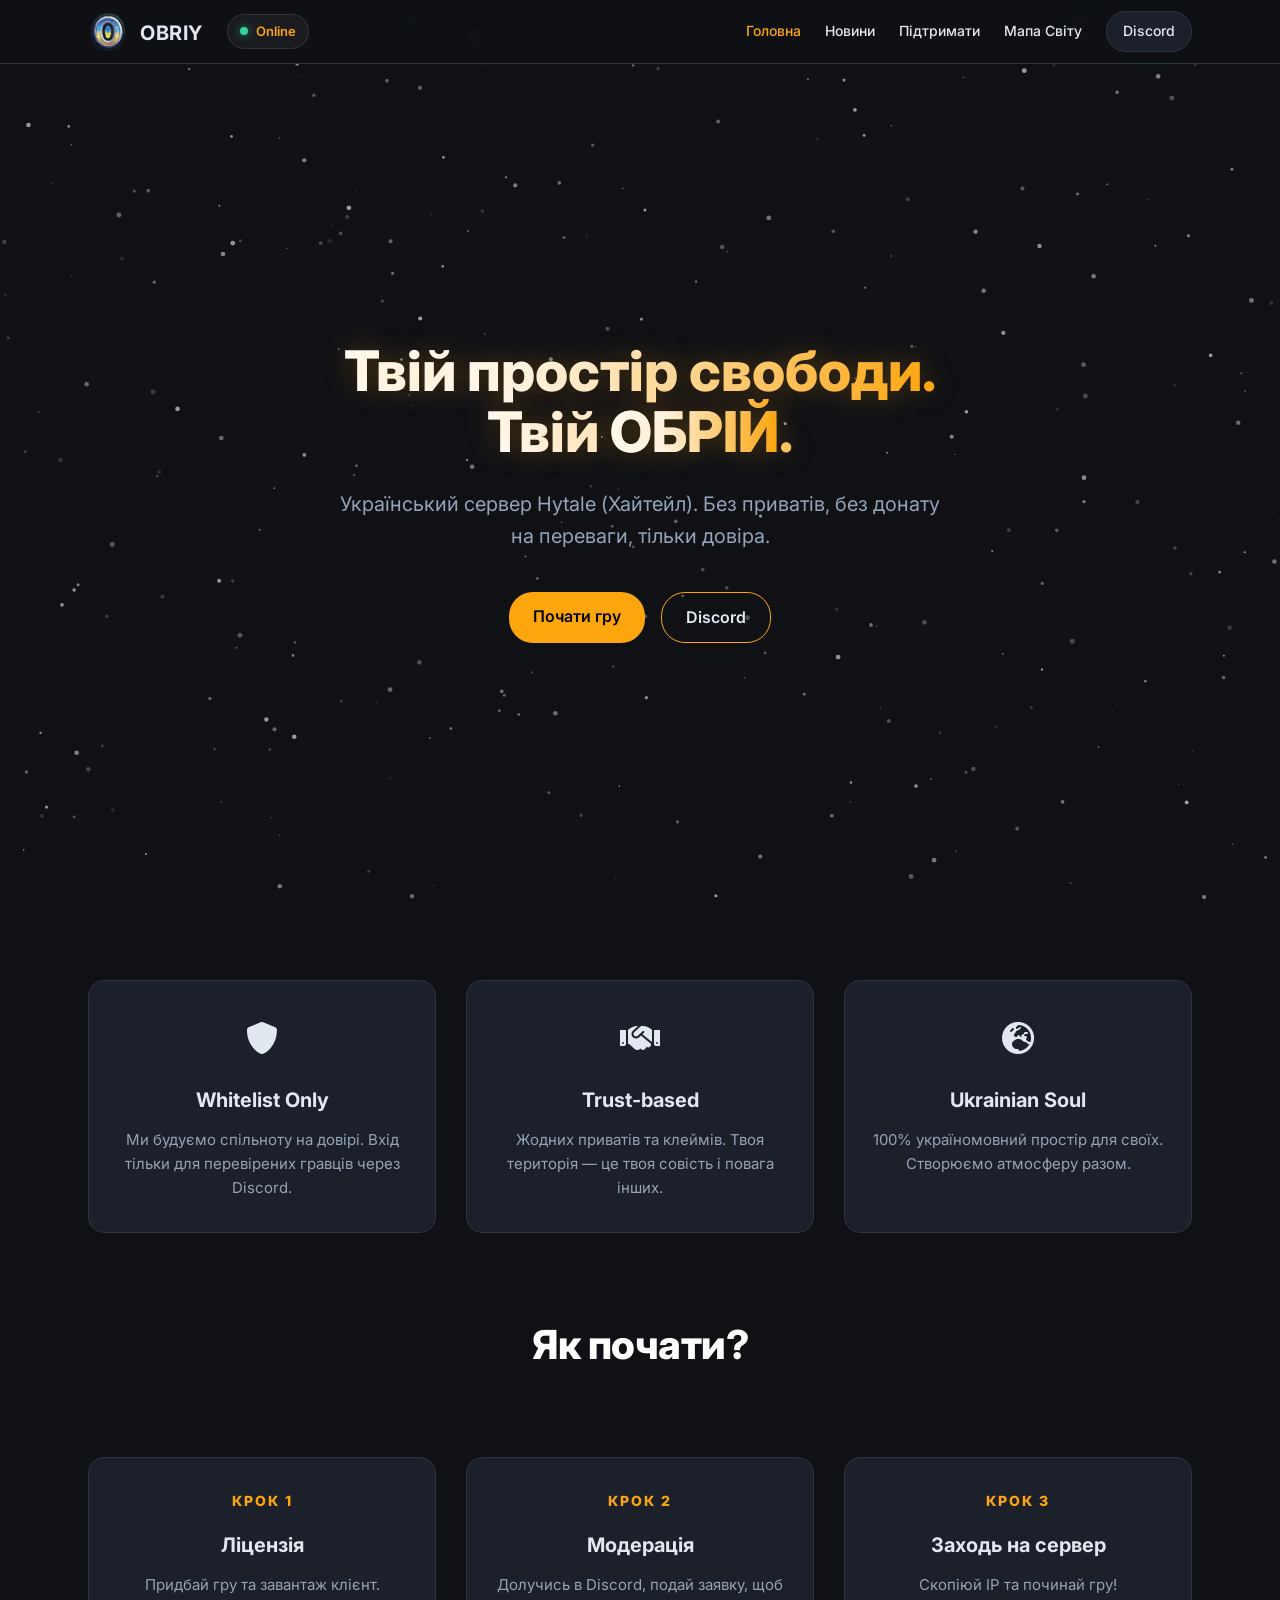
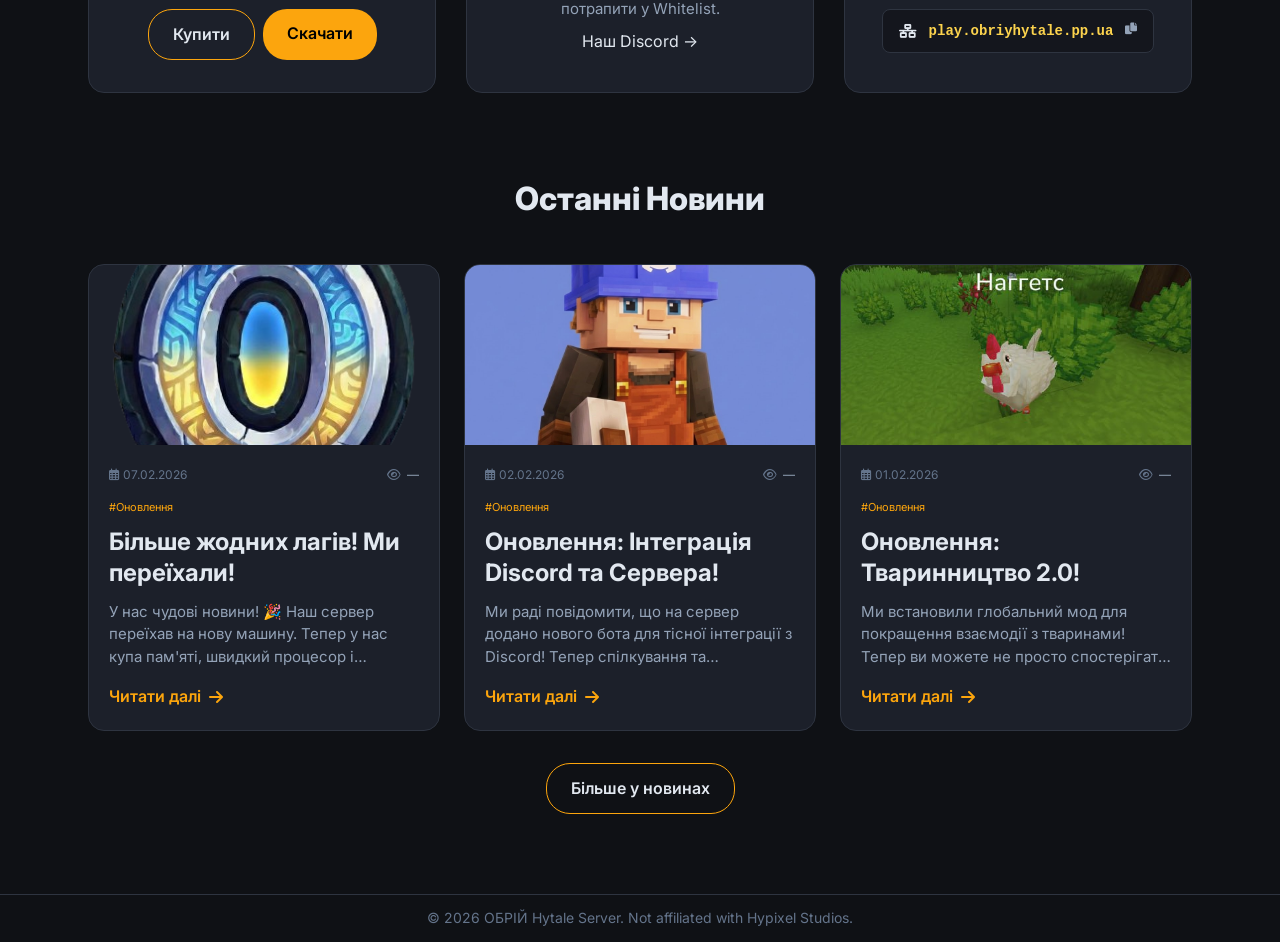
==== commit 5c743b03: "Add files via upload" ====
--- a/index.html
+++ b/index.html
@@ -43,12 +43,12 @@
       "logo": "https://obriyhytale.pp.ua/assets/images/logo_new.png",
       "description": "Український Hytale (Хайтейл) сервер. ігровий досвід без приватів та донату.",
       "sameAs": [
-        "https://discord.gg/jrfKVsXp"
+        "https://discord.gg/MFsDjDY6nN"
       ],
       "contactPoint": {
         "@type": "ContactPoint",
         "contactType": "Community",
-        "url": "https://discord.gg/jrfKVsXp"
+        "url": "https://discord.gg/MFsDjDY6nN"
       }
     }
     </script>
@@ -97,7 +97,7 @@
                 <a href="news.html">Новини</a>
                 <a href="donate.html">Підтримати</a>
                 <a href="map.html">Мапа Світу</a>
-                <a href="https://discord.gg/a5vVguKGRK" target="_blank" class="discord-btn">Discord</a>
+                <a href="https://discord.gg/MFsDjDY6nN" target="_blank" class="discord-btn">Discord</a>
             </nav>
         </div>
     </header>
@@ -112,7 +112,7 @@
 
                 <div class="hero-actions">
                     <a href="#start" class="btn btn-primary">Почати гру</a>
-                    <a href="https://discord.gg/a5vVguKGRK" target="_blank" class="btn btn-outline">Discord</a>
+                    <a href="https://discord.gg/MFsDjDY6nN" target="_blank" class="btn btn-outline">Discord</a>
                 </div>
             </div>
         </section>
@@ -164,7 +164,7 @@
                         <div class="guide-step-number">Крок 2</div>
                         <h3>Модерація</h3>
                         <p>Долучись в Discord, подай заявку, щоб потрапити у Whitelist.</p>
-                        <a href="https://discord.gg/a5vVguKGRK" target="_blank" class="btn-link"
+                        <a href="https://discord.gg/MFsDjDY6nN" target="_blank" class="btn-link"
                             style="margin-top: 8px; display: inline-block;">Наш Discord &rarr;</a>
                     </div>
                     <div class="guide-card">
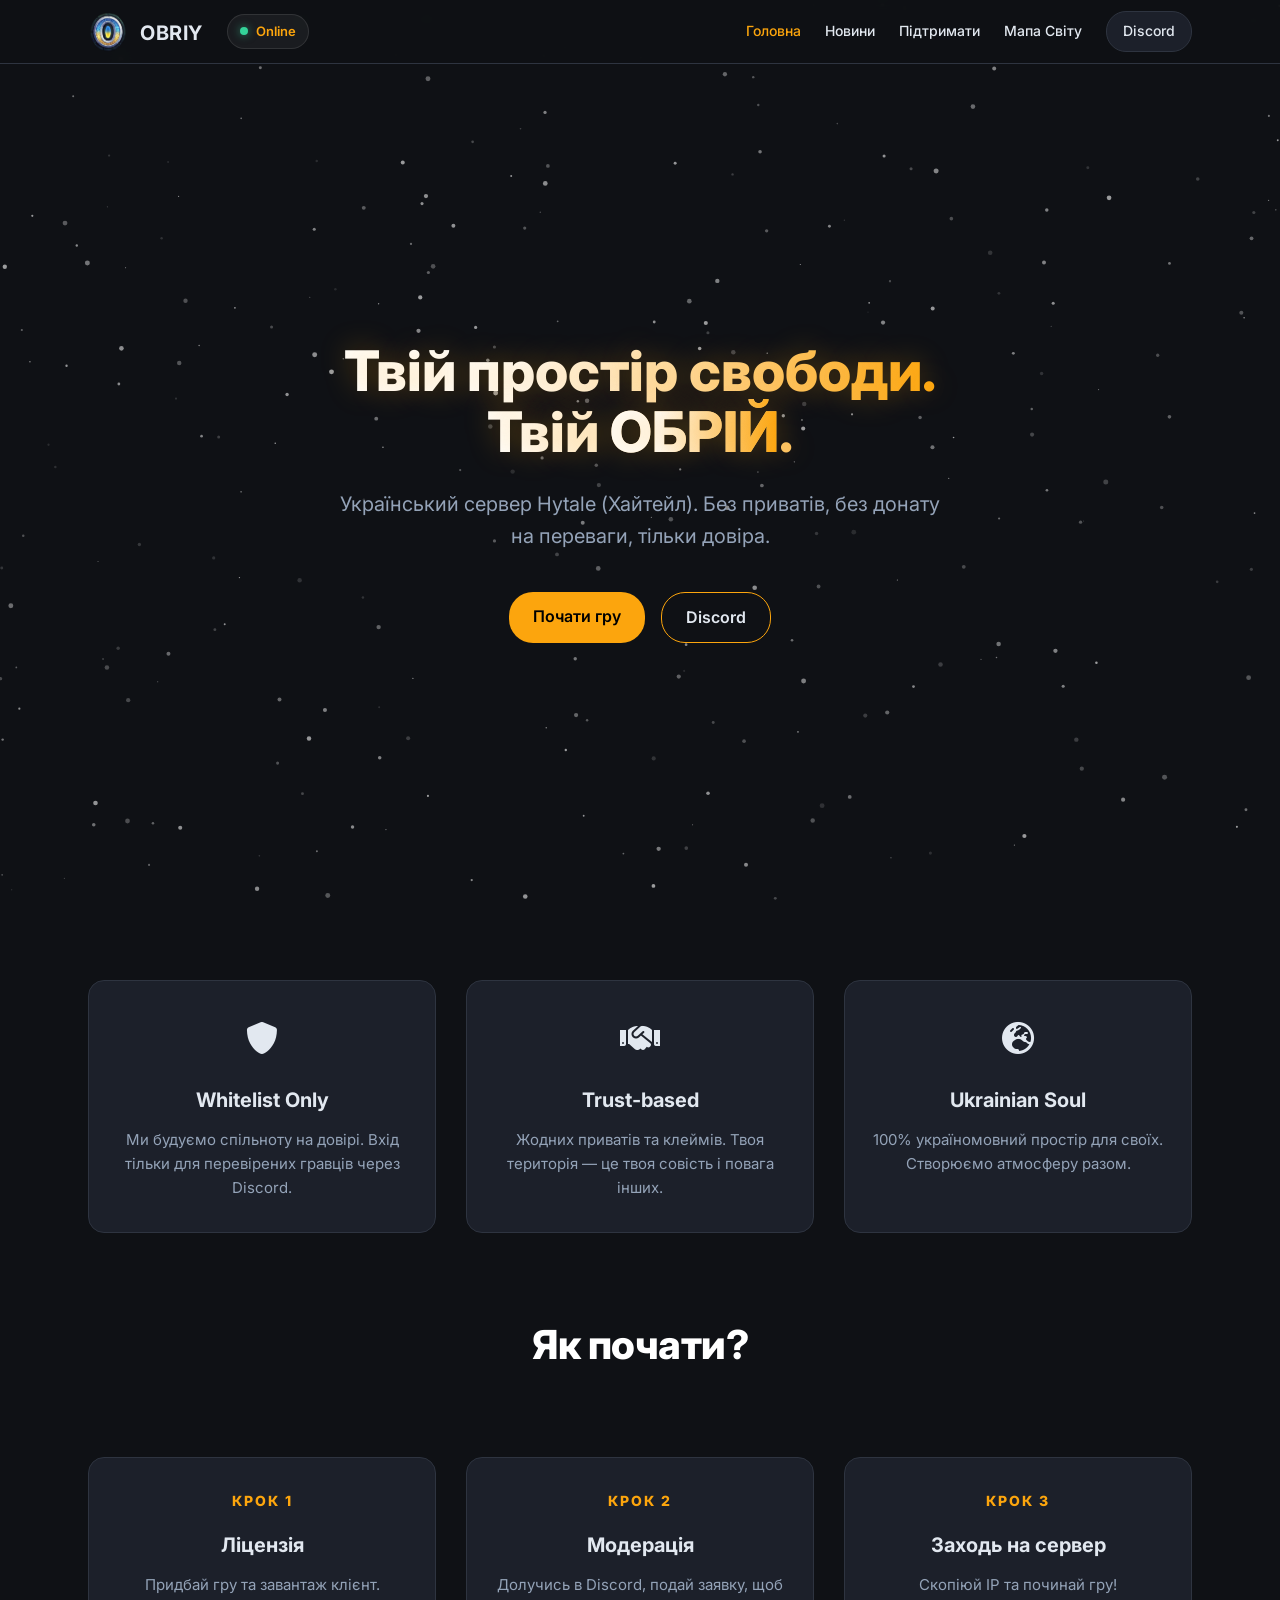
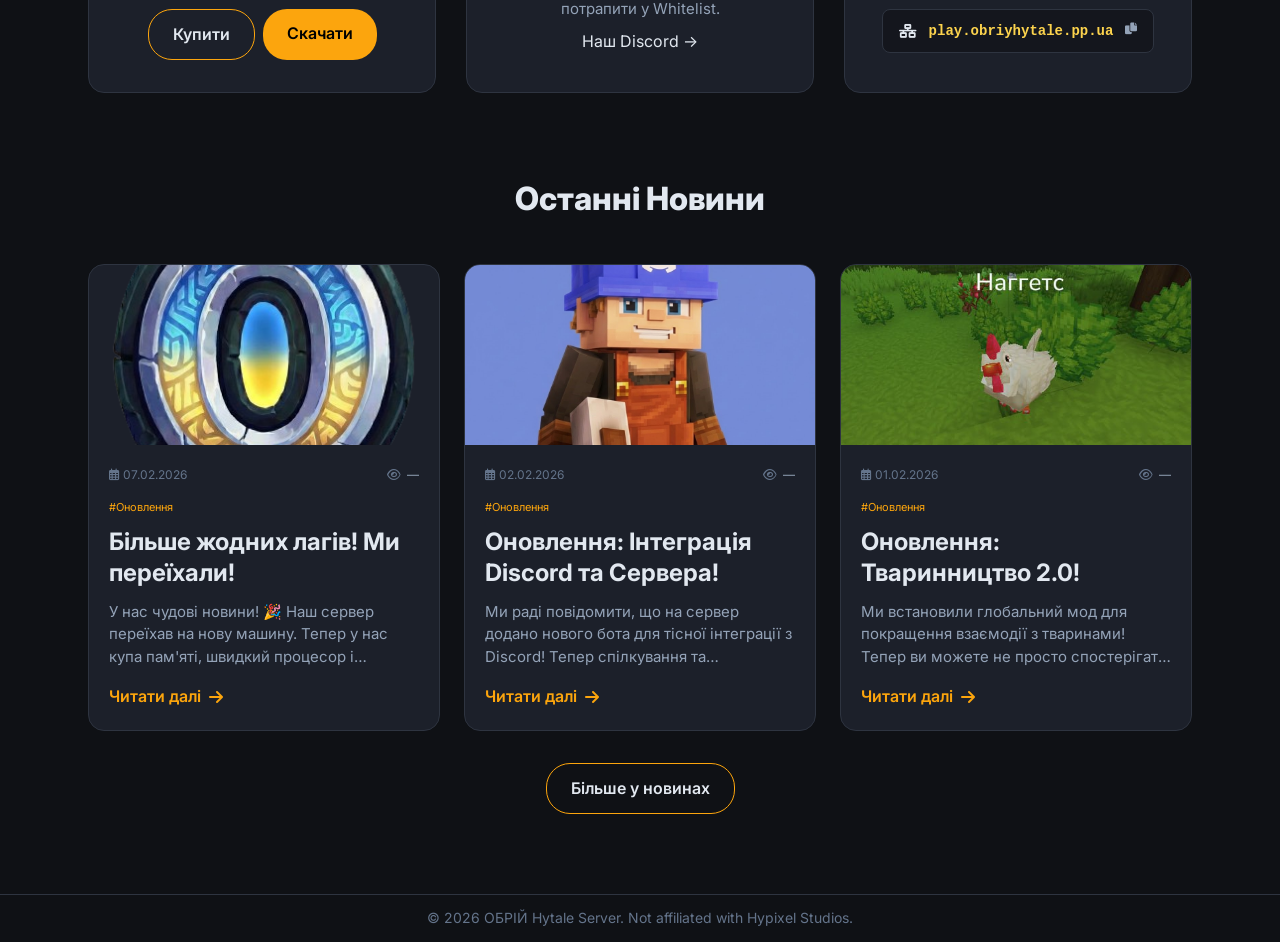
==== commit 3c277519: "Add files via upload" ====
--- a/index.html
+++ b/index.html
@@ -82,7 +82,7 @@
     <header>
         <div class="header-inner">
             <div class="header-left">
-                <a href="index.html" class="logo">
+                <a href="/" class="logo">
                     <img src="assets/images/logo_new.png" alt="ОБРІЙ">
                     <span>OBRIY</span>
                 </a>
@@ -93,10 +93,10 @@
             </div>
             <div class="menu-toggle"><i class="fas fa-bars"></i></div>
             <nav class="desktop-nav">
-                <a href="index.html" class="active">Головна</a>
-                <a href="news.html">Новини</a>
-                <a href="donate.html">Підтримати</a>
-                <a href="map.html">Мапа Світу</a>
+                <a href="/" class="active">Головна</a>
+                <a href="/news">Новини</a>
+                <a href="/donate">Підтримати</a>
+                <a href="/map">Мапа Світу</a>
                 <a href="https://discord.gg/MFsDjDY6nN" target="_blank" class="discord-btn">Discord</a>
             </nav>
         </div>
@@ -187,7 +187,7 @@
                         <!-- Dynamic News Items -->
                     </div>
                     <div style="text-align: center; margin-top: 32px;">
-                        <a href="news.html" class="btn btn-outline">Більше у новинах</a>
+                        <a href="/news" class="btn btn-outline">Більше у новинах</a>
                     </div>
                 </section>
             </div>
--- a/style.css
+++ b/style.css
@@ -151,28 +151,7 @@
     z-index: 1001;
 }
 
-@media (max-width: 768px) {
-    .menu-toggle {
-        display: block;
-    }
-    
-    .desktop-nav {
-        display: none; /* Hide desktop links on mobile */
-        position: absolute;
-        top: 100%;
-        left: 0;
-        right: 0;
-        flex-direction: column;
-        background: var(--vp-c-bg);
-        border-bottom: 1px solid var(--vp-c-border);
-        padding: 20px;
-        gap: 16px;
-    }
-
-    .desktop-nav.active {
-        display: flex; /* Show when active */
-    }
-}
+
 
 /* Sidebar & Widgets (Restored) */
 .sidebar {
@@ -250,6 +229,7 @@
 }
 
 .server-status {
+    position: relative;
     display: flex;
     align-items: center;
     gap: 8px;
@@ -722,9 +702,7 @@
     font-size: 40px;
     line-height: 1.2;
     margin-bottom: 20px;
-    background: linear-gradient(to right, #fff, #a5b4fc);
-    -webkit-background-clip: text;
-    -webkit-text-fill-color: transparent;
+    color: #fff;
 }
 
 .article-cover {
@@ -741,7 +719,7 @@
 }
 
 .article-content p {
-    margin-bottom: 24px;
+    margin-bottom: 16px;
 }
 
 /* Auto-styling for images inside articles */
@@ -782,8 +760,8 @@
 
 .article-content h2,
 .article-content h3 {
-    margin-top: 40px;
-    margin-bottom: 16px;
+    margin-top: 24px;
+    margin-bottom: 12px;
     color: #fff;
 }
 
@@ -982,16 +960,13 @@
 /* Donate Page Refactor */
 .donate-columns {
     display: grid;
-    grid-template-columns: 1.4fr 1fr; /* Wider left column */
+    grid-template-columns: 1fr 1fr; /* Equal width columns */
     gap: 32px;
     margin-bottom: 40px;
-}
-
-@media (max-width: 768px) {
-    .donate-columns {
-        grid-template-columns: 1fr;
-    }
-}
+    align-items: start;
+}
+
+
 
 .support-card {
     background: var(--vp-c-bg-alt);
@@ -1000,7 +975,6 @@
     padding: 32px;
     display: flex;
     flex-direction: column;
-    height: 100%;
 }
 
 .support-header {
@@ -1024,9 +998,9 @@
 
 /* Voting Specifics */
 .vote-list {
-    display: flex;
-    flex-direction: column;
-    gap: 16px;
+    display: grid;
+    grid-template-columns: repeat(2, 1fr);
+    gap: 12px;
 }
 
 .vote-item {
@@ -1080,7 +1054,7 @@
 .stat-item {
     display: flex;
     flex-direction: column;
-    align-items: flex-end;
+    align-items: center;
 }
 
 .stat-label {
@@ -1318,3 +1292,208 @@
     border-right: none !important;
     margin-bottom: 24px;
 }
+
+@media (max-width: 768px) {
+    .donate-columns {
+        grid-template-columns: 100%; /* Force fill container width */
+        gap: 24px;
+        margin-right: 0; /* Ensure no right margin causes overflow */
+    }
+
+    .vote-list {
+        grid-template-columns: 1fr;
+    }
+
+    .support-card {
+        padding: 20px;
+        width: 100%; /* Ensure card fits container */
+        box-sizing: border-box; /* Include padding in width */
+    }
+
+    .donate-hero h1 {
+        font-size: 28px !important;
+        padding: 0 16px; /* Add breathing room for title */
+    }
+    .menu-toggle {
+        display: block;
+    }
+    
+    .desktop-nav {
+        display: none; /* Hide desktop links on mobile */
+        position: absolute;
+        top: 100%;
+        left: 0;
+        right: 0;
+        flex-direction: column;
+        background-color: rgba(15, 17, 21, 0.95); /* Match header transparency */
+        backdrop-filter: blur(8px);
+        border-bottom: 1px solid var(--vp-c-border);
+        padding: 20px;
+        gap: 16px;
+    }
+
+    .desktop-nav.active {
+        display: flex; /* Show when active */
+    }
+}
+
+/* Player List Tooltip */
+.player-list-tooltip {
+    position: absolute;
+    top: calc(100% + 12px);
+    left: 50%;
+    transform: translateX(-50%) translateY(-10px);
+    background: var(--vp-c-bg-alt);
+    border: 1px solid var(--vp-c-border);
+    border-radius: 12px;
+    padding: 12px; /* Reduced from 16px */
+    width: 240px; /* Reduced from 280px */
+    box-shadow: 0 4px 20px rgba(0, 0, 0, 0.5);
+    z-index: 1000;
+    opacity: 0;
+    visibility: hidden;
+    transition: all 0.2s cubic-bezier(0.4, 0, 0.2, 1);
+    pointer-events: none;
+}
+
+.player-list-tooltip.active {
+    opacity: 1;
+    visibility: visible;
+    transform: translateX(-50%) translateY(0);
+    pointer-events: auto;
+}
+
+/* Arrow */
+.player-list-tooltip::before {
+    content: '';
+    position: absolute;
+    top: -6px;
+    left: 50%;
+    transform: translateX(-50%) rotate(45deg);
+    width: 12px;
+    height: 12px;
+    background: var(--vp-c-bg-alt);
+    border-left: 1px solid var(--vp-c-border);
+    border-top: 1px solid var(--vp-c-border);
+}
+
+.player-list-header {
+    font-size: 13px; /* Reduced from 14px */
+    font-weight: 700;
+    color: var(--vp-c-text-2);
+    margin-bottom: 8px; /* Reduced from 12px */
+    text-transform: uppercase;
+    letter-spacing: 0.5px;
+    padding-bottom: 6px; /* Reduced from 8px */
+    border-bottom: 1px solid var(--vp-c-border);
+}
+
+.player-list-grid {
+    display: flex;
+    flex-direction: column;
+    gap: 4px; /* Reduced from 8px */
+    max-height: 240px; /* Reduced from 300px */
+    overflow-y: auto;
+    /* Custom Scrollbar */
+    padding-right: 4px;
+}
+
+.player-list-grid::-webkit-scrollbar {
+    width: 6px;
+}
+
+.player-list-grid::-webkit-scrollbar-track {
+    background: rgba(0, 0, 0, 0.2);
+    border-radius: 6px;
+}
+
+.player-list-grid::-webkit-scrollbar-thumb {
+    background: var(--vp-c-brand);
+    border-radius: 6px;
+}
+
+.player-list-grid::-webkit-scrollbar-thumb:hover {
+    background: var(--vp-c-brand-dark, #ffb300);
+}
+
+.player-item {
+    display: flex;
+    align-items: center;
+    gap: 12px;
+    padding: 6px 8px;
+    border-radius: 8px;
+    transition: background 0.2s;
+}
+
+.player-item:hover {
+    background: var(--vp-c-bg-soft);
+}
+
+.player-avatar {
+    width: 40px;
+    height: 40px;
+    border-radius: 6px;
+    overflow: hidden;
+    background: var(--vp-c-bg);
+    display: flex;
+    justify-content: center;
+    align-items: flex-start; /* Align top to capture head */
+}
+
+.player-avatar img {
+    width: 100%;
+    height: auto;
+    display: block;
+    /* Transform handled dynamically by smartAlignAvatar() in JS */
+}
+
+.player-item span {
+    font-size: 14px; /* Increased from 13px */
+    font-weight: 500;
+    color: var(--vp-c-text-1);
+}
+
+/* Chevron dropdown hint */
+.chevron-hint {
+    display: inline-block;
+    font-size: 1.3em;
+    line-height: 0;
+    vertical-align: middle;
+    opacity: 0.5;
+    transition: transform 0.3s ease, opacity 0.3s ease;
+    animation: chevron-bounce 2s ease-in-out infinite;
+}
+
+.server-status:hover .chevron-hint {
+    opacity: 0.9;
+}
+
+.server-status:has(.player-list-tooltip.active) .chevron-hint {
+    transform: rotate(180deg);
+    animation: none;
+    opacity: 0.9;
+}
+
+@keyframes chevron-bounce {
+    0%, 100% { transform: translateY(0); }
+    50% { transform: translateY(2px); }
+}
+
+/* --- Voting Stats --- */
+.vote-stats {
+    display: flex;
+    gap: 12px;
+    margin-top: 8px;
+    font-size: 13px;
+    font-weight: 500;
+}
+
+.vote-stat-item {
+    background: rgba(255, 255, 255, 0.05);
+    padding: 2px 8px;
+    border-radius: 12px;
+    color: var(--vp-c-text-2);
+    display: flex;
+    align-items: center;
+    gap: 6px;
+}
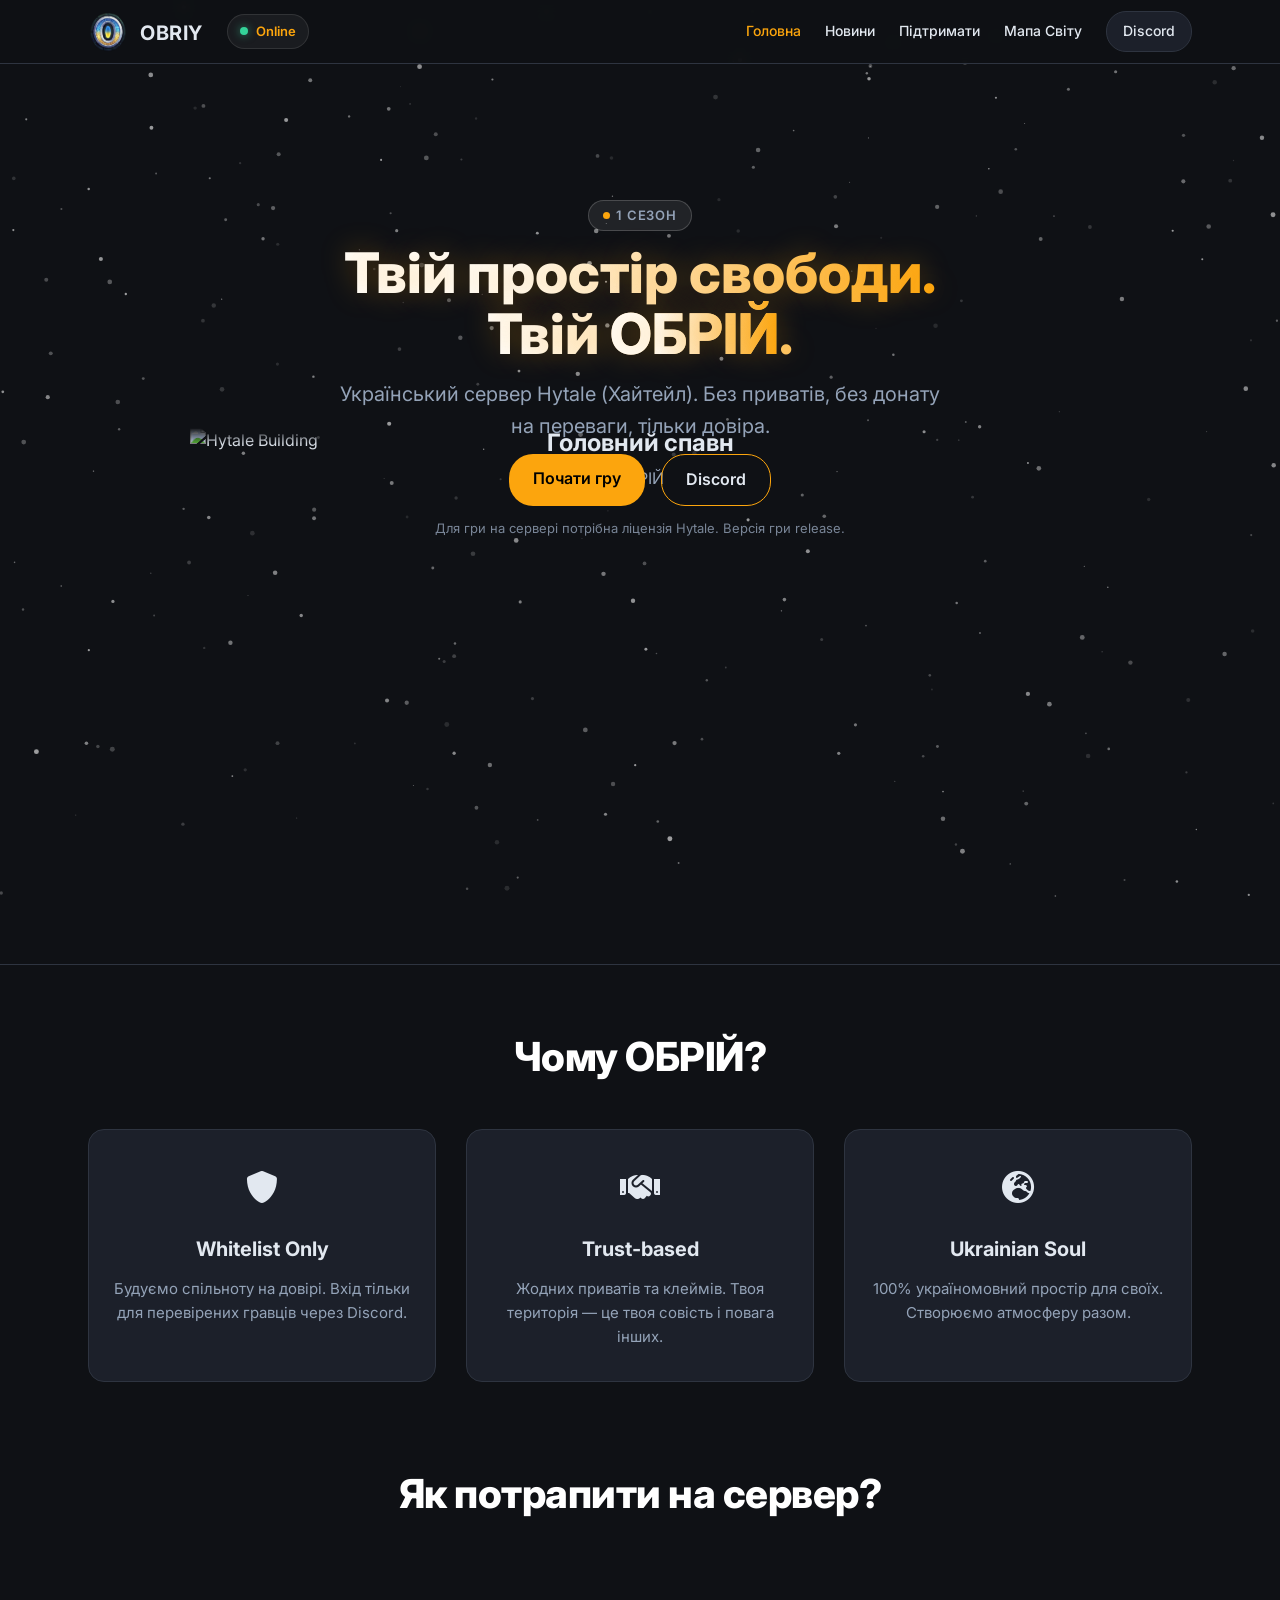
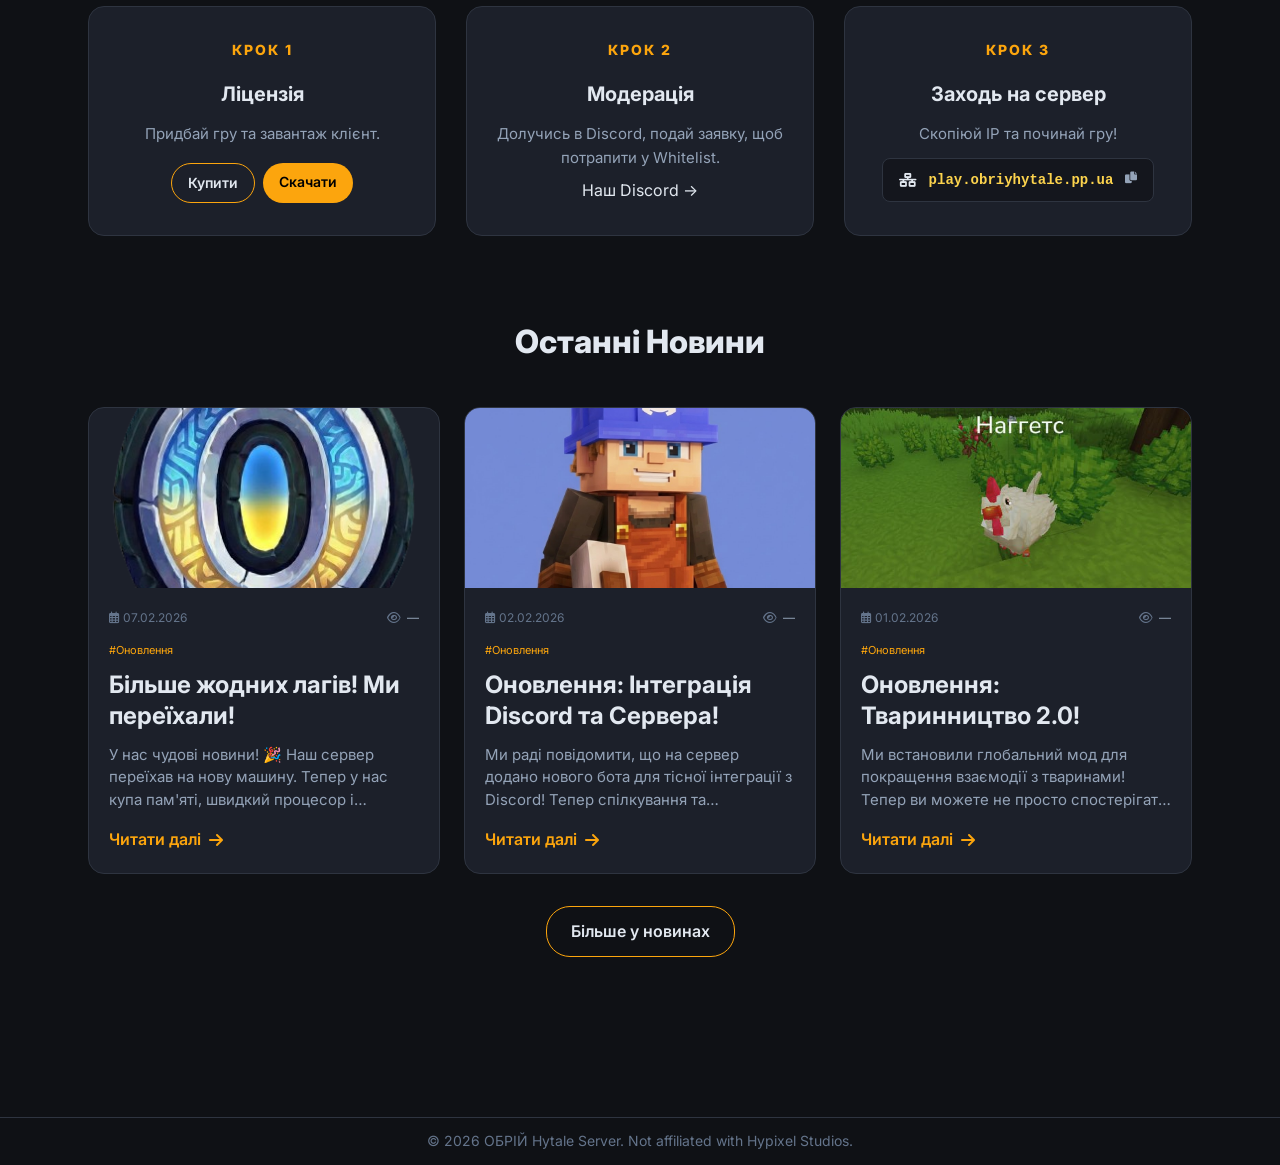
==== commit 897eda3e: "Add files via upload" ====
--- a/index.html
+++ b/index.html
@@ -58,22 +58,7 @@
     <link rel="preconnect" href="https://fonts.googleapis.com">
     <link rel="preconnect" href="https://fonts.gstatic.com" crossorigin>
     <link href="https://fonts.googleapis.com/css2?family=Inter:wght@400;500;600;700;800&display=swap" rel="stylesheet">
-    <link rel="stylesheet" href="style.css?v=1.8">
-    
-    <!-- SEO & Open Graph -->
-    <meta name="description" content="ОБРІЙ — це перший український сервер Hytale. Долучайся до спільноти, слідкуй за новинами та готуйся до нових пригод!">
-    <meta property="og:type" content="website">
-    <meta property="og:url" content="https://obriyhytale.pp.ua/">
-    <meta property="og:title" content="ОБРІЙ - український сервер Hytale">
-    <meta property="og:description" content="Перший український сервер Hytale. Долучайся до спільноти!">
-    <meta property="og:image" content="https://obriyhytale.pp.ua/assets/images/logo_new.png">
-    
-    <!-- Twitter -->
-    <meta property="twitter:card" content="summary_large_image">
-    <meta property="twitter:url" content="https://obriyhytale.pp.ua/">
-    <meta property="twitter:title" content="ОБРІЙ - український сервер Hytale">
-    <meta property="twitter:description" content="Перший український сервер Hytale. Долучайся до спільноти!">
-    <meta property="twitter:image" content="https://obriyhytale.pp.ua/assets/images/logo_new.png">
+    <link rel="stylesheet" href="style.css?v=1.9">
     <link rel="stylesheet" href="https://cdnjs.cloudflare.com/ajax/libs/font-awesome/6.0.0/css/all.min.css">
 </head>
 
@@ -102,94 +87,107 @@
         </div>
     </header>
 
-    <main>
-        <!-- Hero Section -->
-        <section class="hero animate">
-            <div class="hero-content">
+    <main style="padding-top: 0;">
+        <!-- Hero Section — Pepeland Layout -->
+        <section class="pepeland-layout-hero animate">
+            <div class="pepeland-hero-content hero-content">
+                <div class="pepeland-season-badge">
+                    <span class="badge-dot"></span>
+                    1 Сезон
+                </div>
                 <h1>Твій простір свободи.<br>Твій <span style="color: var(--vp-c-brand)">ОБРІЙ</span>.</h1>
-                <p>Український сервер Hytale (Хайтейл). Без приватів, без донату на переваги, тільки довіра.
-                </p>
-
-                <div class="hero-actions">
-                    <a href="#start" class="btn btn-primary">Почати гру</a>
+                <p>Український сервер Hytale (Хайтейл). Без приватів, без донату на переваги, тільки довіра.</p>
+
+                <div class="pepeland-hero-actions">
+                    <a href="#guide" class="btn btn-primary">Почати гру</a>
                     <a href="https://discord.gg/MFsDjDY6nN" target="_blank" class="btn btn-outline">Discord</a>
                 </div>
+
+                <div class="pepeland-hero-note">
+                    Для гри на сервері потрібна ліцензія Hytale. Версія гри release.
+                </div>
+            </div>
+
+            <div class="pepeland-hero-image-wrapper">
+                <img id="heroBuilding" src="assets/images/photo_hero/Gemini_Generated_Image_amx318amx318amx3-Photoroom.webp" alt="Hytale Building" style="opacity:0;">
+                <div class="pepeland-building-credit">
+                    <h3 id="creditTitle">Головний спавн</h3>
+                    <p id="creditAuthor">ОБРІЙ</p>
+                </div>
             </div>
         </section>
 
-        <!-- Guide Section (Features + Flow) -->
-        <section class="guide-section animate" id="guide">
+        <!-- Solid Background Section containing all content blocks -->
+        <section class="pepeland-solid-section animate" id="guide">
             <div class="container">
-                <!-- Features Grid -->
-                <div class="info-grid">
-                    <div class="guide-card">
-                        <div class="guide-icon"><i class="fas fa-shield-alt"></i></div>
-                        <h3>Whitelist Only</h3>
-                        <p>Ми будуємо спільноту на довірі. Вхід тільки для перевірених гравців через Discord.</p>
-                    </div>
-                    <div class="guide-card">
-                        <div class="guide-icon"><i class="fas fa-handshake"></i></div>
-                        <h3>Trust-based</h3>
-                        <p>Жодних приватів та клеймів. Твоя територія — це твоя совість і повага інших.</p>
-                    </div>
-                    <div class="guide-card">
-                        <div class="guide-icon"><i class="fas fa-globe-europe"></i></div>
-                        <h3>Ukrainian Soul</h3>
-                        <p>100% україномовний простір для своїх. Створюємо атмосферу разом.</p>
-                    </div>
-                </div>
-
-                <!-- Divider / Title -->
-                <div class="section-divider" id="start">
-                    <h2>Як почати?</h2>
-                </div>
-
-                <!-- Steps Grid -->
-                <!-- Steps Grid -->
-                <!-- Steps Grid -->
-                <div class="info-grid">
-                    <div class="guide-card">
-                        <div class="guide-step-number">Крок 1</div>
-                        <h3>Ліцензія</h3>
-                        <p>Придбай гру та завантаж клієнт.</p>
-                        <div
-                            style="display: flex; gap: 8px; justify-content: center; margin-top: 12px; flex-wrap: wrap;">
-                            <a href="https://store.hytale.com/" target="_blank"
-                                class="btn btn-outline btn-sm">Купити</a>
-                            <a href="https://hytale.com/download" target="_blank"
-                                class="btn btn-primary btn-sm">Скачати</a>
-                        </div>
-                    </div>
-                    <div class="guide-card">
-                        <div class="guide-step-number">Крок 2</div>
-                        <h3>Модерація</h3>
-                        <p>Долучись в Discord, подай заявку, щоб потрапити у Whitelist.</p>
-                        <a href="https://discord.gg/MFsDjDY6nN" target="_blank" class="btn-link"
-                            style="margin-top: 8px; display: inline-block;">Наш Discord &rarr;</a>
-                    </div>
-                    <div class="guide-card">
-                        <div class="guide-step-number">Крок 3</div>
-                        <h3>Заходь на сервер</h3>
-                        <p>Скопіюй IP та починай гру!</p>
-                        <div class="server-ip-copy" data-ip="play.obriyhytale.pp.ua" onclick="copyIp(this)">
-                            <i class="fas fa-network-wired"></i>
-                            <span class="ip-text">play.obriyhytale.pp.ua</span>
-                            <span class="copy-hint"><i class="fas fa-copy"></i></span>
-                        </div>
-                    </div>
-                </div>
-
-                <!-- Latest News Section -->
+
+                <!-- Блок: Features -->
+                <div class="content-block">
+                    <div class="section-divider" style="margin-top:0; margin-bottom:40px;">
+                        <h2>Чому ОБРІЙ?</h2>
+                    </div>
+                    <div class="pepeland-info-grid">
+                        <div class="guide-card">
+                            <div class="guide-icon"><i class="fas fa-shield-alt"></i></div>
+                            <h3>Whitelist Only</h3>
+                            <p>Будуємо спільноту на довірі. Вхід тільки для перевірених гравців через Discord.</p>
+                        </div>
+                        <div class="guide-card">
+                            <div class="guide-icon"><i class="fas fa-handshake"></i></div>
+                            <h3>Trust-based</h3>
+                            <p>Жодних приватів та клеймів. Твоя територія — це твоя совість і повага інших.</p>
+                        </div>
+                        <div class="guide-card">
+                            <div class="guide-icon"><i class="fas fa-globe-europe"></i></div>
+                            <h3>Ukrainian Soul</h3>
+                            <p>100% україномовний простір для своїх. Створюємо атмосферу разом.</p>
+                        </div>
+                    </div>
+                </div>
+
+                <!-- Блок: Як потрапити на сервер? -->
+                <div class="content-block">
+                    <div class="section-divider" id="start">
+                        <h2>Як потрапити на сервер?</h2>
+                    </div>
+                    <div class="pepeland-info-grid">
+                        <div class="guide-card">
+                            <div class="guide-step-number">Крок 1</div>
+                            <h3>Ліцензія</h3>
+                            <p>Придбай гру та завантаж клієнт.</p>
+                            <div style="display:flex;gap:8px;justify-content:center;margin-top:auto;flex-wrap:wrap;">
+                                <a href="https://store.hytale.com/" target="_blank" class="btn btn-outline" style="padding:8px 16px;font-size:14px;">Купити</a>
+                                <a href="https://hytale.com/download" target="_blank" class="btn btn-primary" style="padding:8px 16px;font-size:14px;">Скачати</a>
+                            </div>
+                        </div>
+                        <div class="guide-card">
+                            <div class="guide-step-number">Крок 2</div>
+                            <h3>Модерація</h3>
+                            <p>Долучись в Discord, подай заявку, щоб потрапити у Whitelist.</p>
+                            <a href="https://discord.gg/MFsDjDY6nN" target="_blank" class="btn-link" style="margin-top:8px;display:inline-block;">Наш Discord &rarr;</a>
+                        </div>
+                        <div class="guide-card">
+                            <div class="guide-step-number">Крок 3</div>
+                            <h3>Заходь на сервер</h3>
+                            <p>Скопіюй IP та починай гру!</p>
+                            <div class="server-ip-copy" data-ip="play.obriyhytale.pp.ua" onclick="copyIp(this)">
+                                <i class="fas fa-network-wired"></i>
+                                <span class="ip-text">play.obriyhytale.pp.ua</span>
+                                <span class="copy-hint"><i class="fas fa-copy"></i></span>
+                            </div>
+                        </div>
+                    </div>
+                </div>
+
+                <!-- Останні Новини -->
                 <section class="latest-news-section animate" style="margin-top: 80px;">
-                    <h2 style="text-align: center; margin-bottom: 40px; font-size: 32px; font-weight: 800;">Останні
-                        Новини</h2>
-                    <div id="home-news-grid" class="home-news-grid">
-                        <!-- Dynamic News Items -->
-                    </div>
-                    <div style="text-align: center; margin-top: 32px;">
+                    <h2 style="text-align:center;margin-bottom:40px;font-size:32px;font-weight:800;">Останні Новини</h2>
+                    <div id="home-news-grid" class="home-news-grid"></div>
+                    <div style="text-align:center;margin-top:32px;">
                         <a href="/news" class="btn btn-outline">Більше у новинах</a>
                     </div>
                 </section>
+
             </div>
         </section>
     </main>
@@ -200,7 +198,73 @@
         </div>
     </footer>
 
-    <script src="script.js?v=1.8"></script>
+    <script>
+        function copyIp(element) {
+            const ip = element.getAttribute('data-ip');
+            navigator.clipboard.writeText(ip);
+            const textSpan = element.querySelector('.ip-text');
+            const originalText = textSpan.innerText;
+            textSpan.innerText = 'Скопійовано!';
+            setTimeout(() => { textSpan.innerText = originalText; }, 2000);
+        }
+
+        // Confine starfield canvas to hero: measure hero height → set CSS var --hero-height
+        function updateHeroHeight() {
+            const hero = document.querySelector('.pepeland-layout-hero');
+            if (hero) {
+                const h = hero.getBoundingClientRect().height;
+                document.documentElement.style.setProperty('--hero-height', h + 'px');
+            }
+        }
+        window.addEventListener('load', updateHeroHeight);
+        window.addEventListener('resize', updateHeroHeight);
+
+        // Building photo rotator — loads buildings.json, cycles images every 10s
+        (async function initBuildingRotator() {
+            const heroImg = document.getElementById('heroBuilding');
+            const creditTitle = document.getElementById('creditTitle');
+            const creditAuthor = document.getElementById('creditAuthor');
+
+            const fallback = [{
+                imageUrl: 'assets/images/photo_hero/Gemini_Generated_Image_amx318amx318amx3-Photoroom.webp',
+                title: 'Головний спавн',
+                author: 'ОБРІЙ'
+            }];
+
+            let buildings = fallback;
+            try {
+                const res = await fetch('buildings.json?t=' + Date.now());
+                if (res.ok) {
+                    const data = await res.json();
+                    if (Array.isArray(data) && data.length > 0) buildings = data;
+                }
+            } catch (e) {
+                console.warn('buildings.json not loaded, using fallback', e);
+            }
+
+            function showBuilding(idx) {
+                const b = buildings[idx % buildings.length];
+                heroImg.style.transition = 'opacity 0.6s ease';
+                heroImg.style.opacity = '0';
+                setTimeout(() => {
+                    heroImg.src = b.imageUrl;
+                    if (creditTitle) creditTitle.textContent = b.title || '';
+                    if (creditAuthor) creditAuthor.textContent = b.author || '';
+                    heroImg.style.opacity = '0.95';
+                }, 600);
+            }
+
+            showBuilding(0);
+            if (buildings.length > 1) {
+                let current = 0;
+                setInterval(() => {
+                    current = (current + 1) % buildings.length;
+                    showBuilding(current);
+                }, 10000);
+            }
+        })();
+    </script>
+    <script src="script.js?v=1.9"></script>
     <!-- Cloudflare Web Analytics -->
     <script defer src='https://static.cloudflareinsights.com/beacon.min.js'
         data-cf-beacon='{"token": "9cac6707b13f4481a4ed3b83d3ede706"}'></script><!-- End Cloudflare Web Analytics -->
--- a/style.css
+++ b/style.css
@@ -1442,9 +1442,9 @@
 
 .player-avatar img {
     width: 100%;
-    height: auto;
+    height: 100%;
+    object-fit: cover;
     display: block;
-    /* Transform handled dynamically by smartAlignAvatar() in JS */
 }
 
 .player-item span {
@@ -1497,3 +1497,169 @@
     align-items: center;
     gap: 6px;
 }
+
+/* ===========================================================
+   PEPELAND HERO LAYOUT
+   Ported from test-pepeland.css — new home page design
+   =========================================================== */
+
+.pepeland-layout-hero {
+    min-height: 100vh;
+    padding-top: calc(var(--vp-nav-height) + 8vh);
+    display: flex;
+    flex-direction: column;
+    align-items: center;
+    justify-content: flex-start;
+    position: relative;
+    z-index: 1;
+    background: transparent !important;
+}
+
+.pepeland-hero-content {
+    max-width: 800px;
+    margin: 0 auto;
+    text-align: center;
+    position: relative;
+    z-index: 2;
+    padding-bottom: 0;
+    display: flex;
+    flex-direction: column;
+    align-items: center;
+    gap: 12px;
+}
+
+.pepeland-hero-content > * {
+    margin-top: 0 !important;
+    margin-bottom: 0 !important;
+}
+
+.pepeland-hero-content h1 {
+    line-height: 1.1;
+}
+
+.pepeland-season-badge {
+    display: inline-flex;
+    align-items: center;
+    gap: 6px;
+    background: rgba(255, 255, 255, 0.08);
+    border: 1px solid rgba(255, 255, 255, 0.18);
+    border-radius: 999px;
+    padding: 4px 14px;
+    font-size: 13px;
+    font-weight: 600;
+    letter-spacing: 0.06em;
+    text-transform: uppercase;
+    color: var(--vp-c-text-2);
+}
+
+.pepeland-season-badge .badge-dot {
+    width: 7px;
+    height: 7px;
+    border-radius: 50%;
+    background: var(--vp-c-brand);
+    display: inline-block;
+}
+
+.pepeland-hero-actions {
+    display: flex;
+    gap: 16px;
+    justify-content: center;
+    margin-top: 0;
+}
+
+.pepeland-hero-note {
+    font-size: 13px;
+    color: var(--vp-c-text-2);
+    margin-top: 0;
+    opacity: 0.8;
+}
+
+.pepeland-hero-image-wrapper {
+    position: relative;
+    width: 100%;
+    max-width: 900px;
+    margin-top: -110px;
+    display: flex;
+    flex-direction: column;
+    align-items: center;
+    z-index: 1;
+    pointer-events: none;
+}
+
+.pepeland-hero-image-wrapper img {
+    width: 100%;
+    height: auto;
+    object-fit: contain;
+    object-position: center bottom;
+    mask-image: linear-gradient(to top, rgba(0,0,0,1) 40%, rgba(0,0,0,0) 100%);
+    -webkit-mask-image: linear-gradient(to top, rgba(0,0,0,1) 40%, rgba(0,0,0,0) 100%);
+    opacity: 0.95;
+}
+
+.pepeland-building-credit {
+    text-align: center;
+    margin-top: -30px;
+    padding-bottom: 20px;
+    z-index: 2;
+    pointer-events: auto;
+}
+
+.pepeland-building-credit h3 {
+    font-size: 24px;
+    font-weight: 700;
+    margin-bottom: 4px;
+    color: var(--vp-c-text-1);
+}
+
+.pepeland-building-credit p {
+    font-size: 16px;
+    color: var(--vp-c-text-2);
+}
+
+.pepeland-solid-section {
+    background-color: var(--vp-c-bg);
+    position: relative;
+    z-index: 5;
+    padding-top: 60px;
+    padding-bottom: 80px;
+    border-top: 1px solid var(--vp-c-border);
+}
+
+.content-block {
+    margin-bottom: 60px;
+}
+
+.content-block:last-child {
+    margin-bottom: 0;
+}
+
+.pepeland-info-grid {
+    display: grid;
+    grid-template-columns: repeat(3, 1fr);
+    gap: 30px;
+}
+
+@media (max-width: 960px) {
+    .pepeland-info-grid {
+        grid-template-columns: repeat(auto-fit, minmax(300px, 1fr));
+    }
+}
+
+/* Starfield canvas confined to hero:
+   main gradient = transparent over hero, solid below.
+   --hero-height is set by JS after page load. */
+main {
+    position: relative;
+    z-index: 2;
+    background: linear-gradient(
+        to bottom,
+        transparent var(--hero-height, 140vh),
+        var(--vp-c-bg) var(--hero-height, 140vh)
+    );
+}
+
+footer {
+    position: relative;
+    z-index: 6;
+    background-color: var(--vp-c-bg);
+}
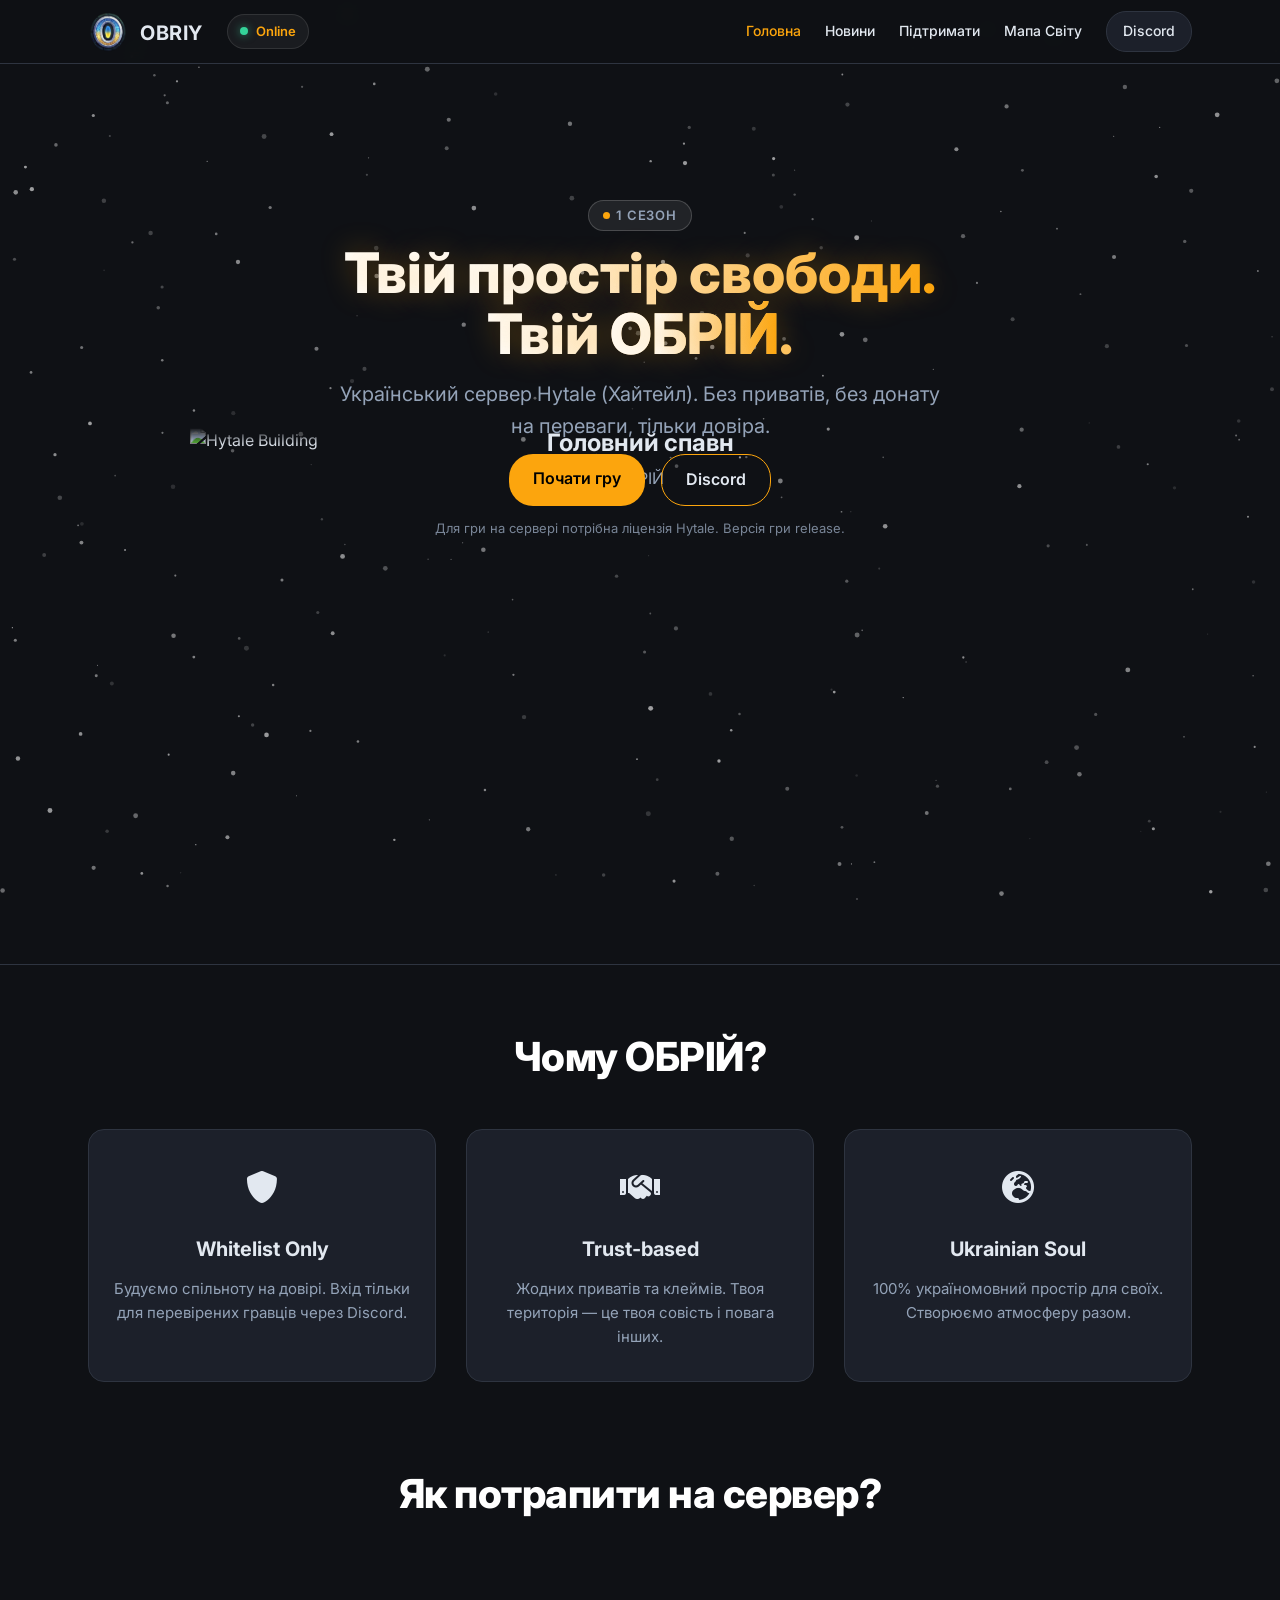
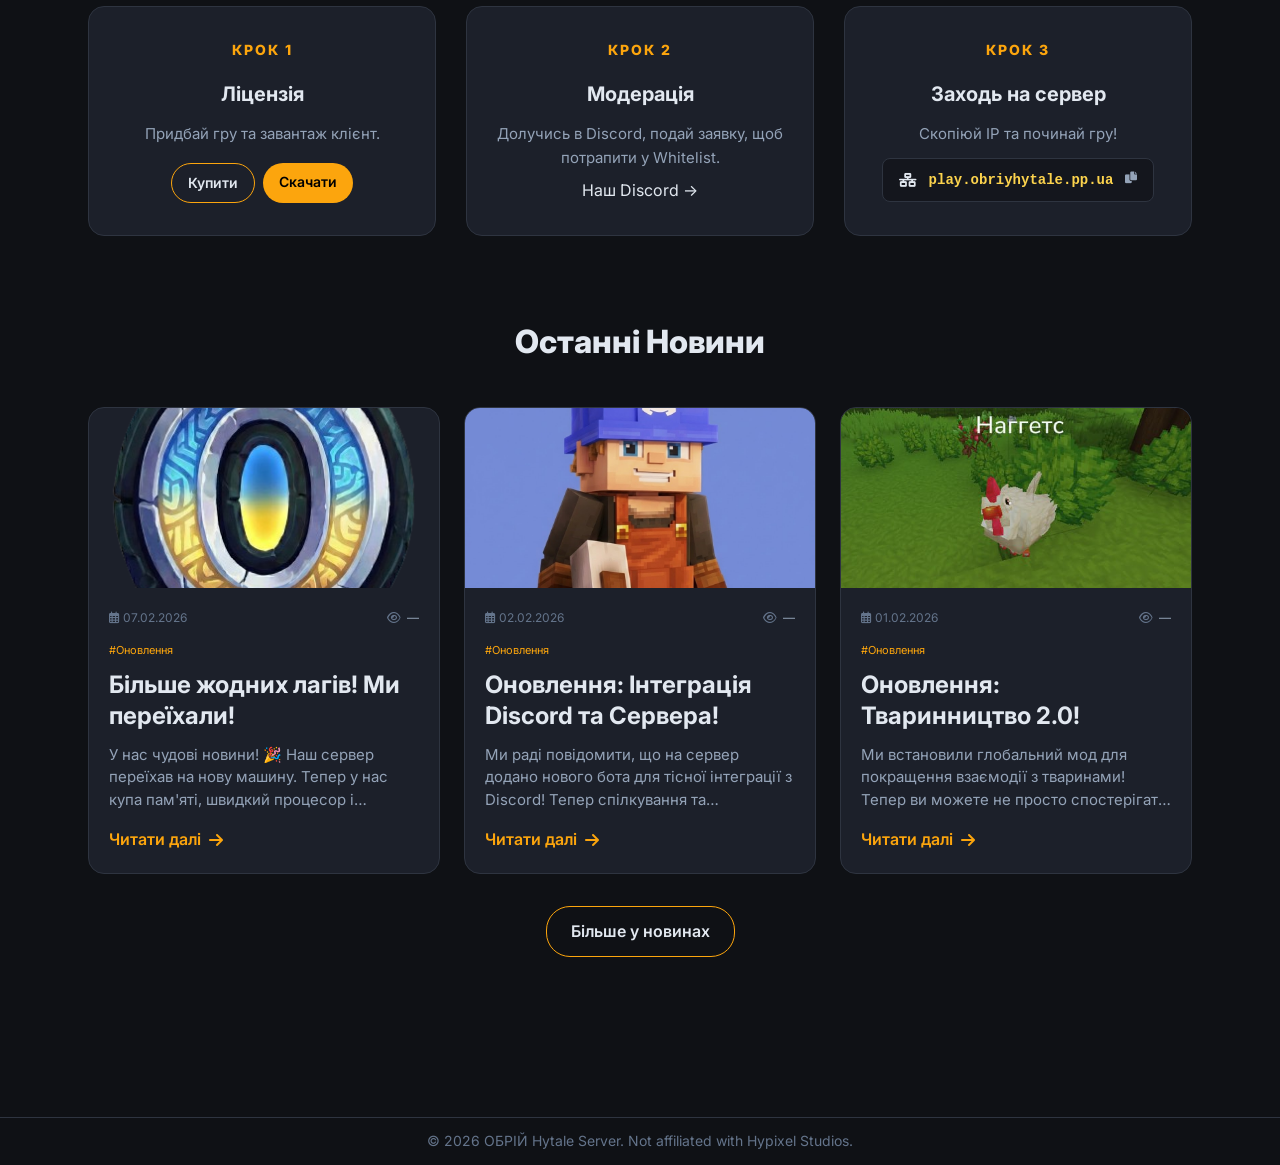
==== commit 735eda15: "Add files via upload" ====
--- a/index.html
+++ b/index.html
@@ -59,6 +59,21 @@
     <link rel="preconnect" href="https://fonts.gstatic.com" crossorigin>
     <link href="https://fonts.googleapis.com/css2?family=Inter:wght@400;500;600;700;800&display=swap" rel="stylesheet">
     <link rel="stylesheet" href="style.css?v=1.9">
+    
+    <!-- SEO & Open Graph (додаткові) -->
+    <meta name="description" content="ОБРІЙ — це перший український сервер Hytale. Долучайся до спільноти, слідкуй за новинами та готуйся до нових пригод!">
+    <meta property="og:type" content="website">
+    <meta property="og:url" content="https://obriyhytale.pp.ua/">
+    <meta property="og:title" content="ОБРІЙ - український сервер Hytale">
+    <meta property="og:description" content="Перший український сервер Hytale. Долучайся до спільноти!">
+    <meta property="og:image" content="https://obriyhytale.pp.ua/assets/images/logo_new.png">
+    
+    <!-- Twitter -->
+    <meta property="twitter:card" content="summary_large_image">
+    <meta property="twitter:url" content="https://obriyhytale.pp.ua/">
+    <meta property="twitter:title" content="ОБРІЙ - український сервер Hytale">
+    <meta property="twitter:description" content="Перший український сервер Hytale. Долучайся до спільноти!">
+    <meta property="twitter:image" content="https://obriyhytale.pp.ua/assets/images/logo_new.png">
     <link rel="stylesheet" href="https://cdnjs.cloudflare.com/ajax/libs/font-awesome/6.0.0/css/all.min.css">
 </head>
 
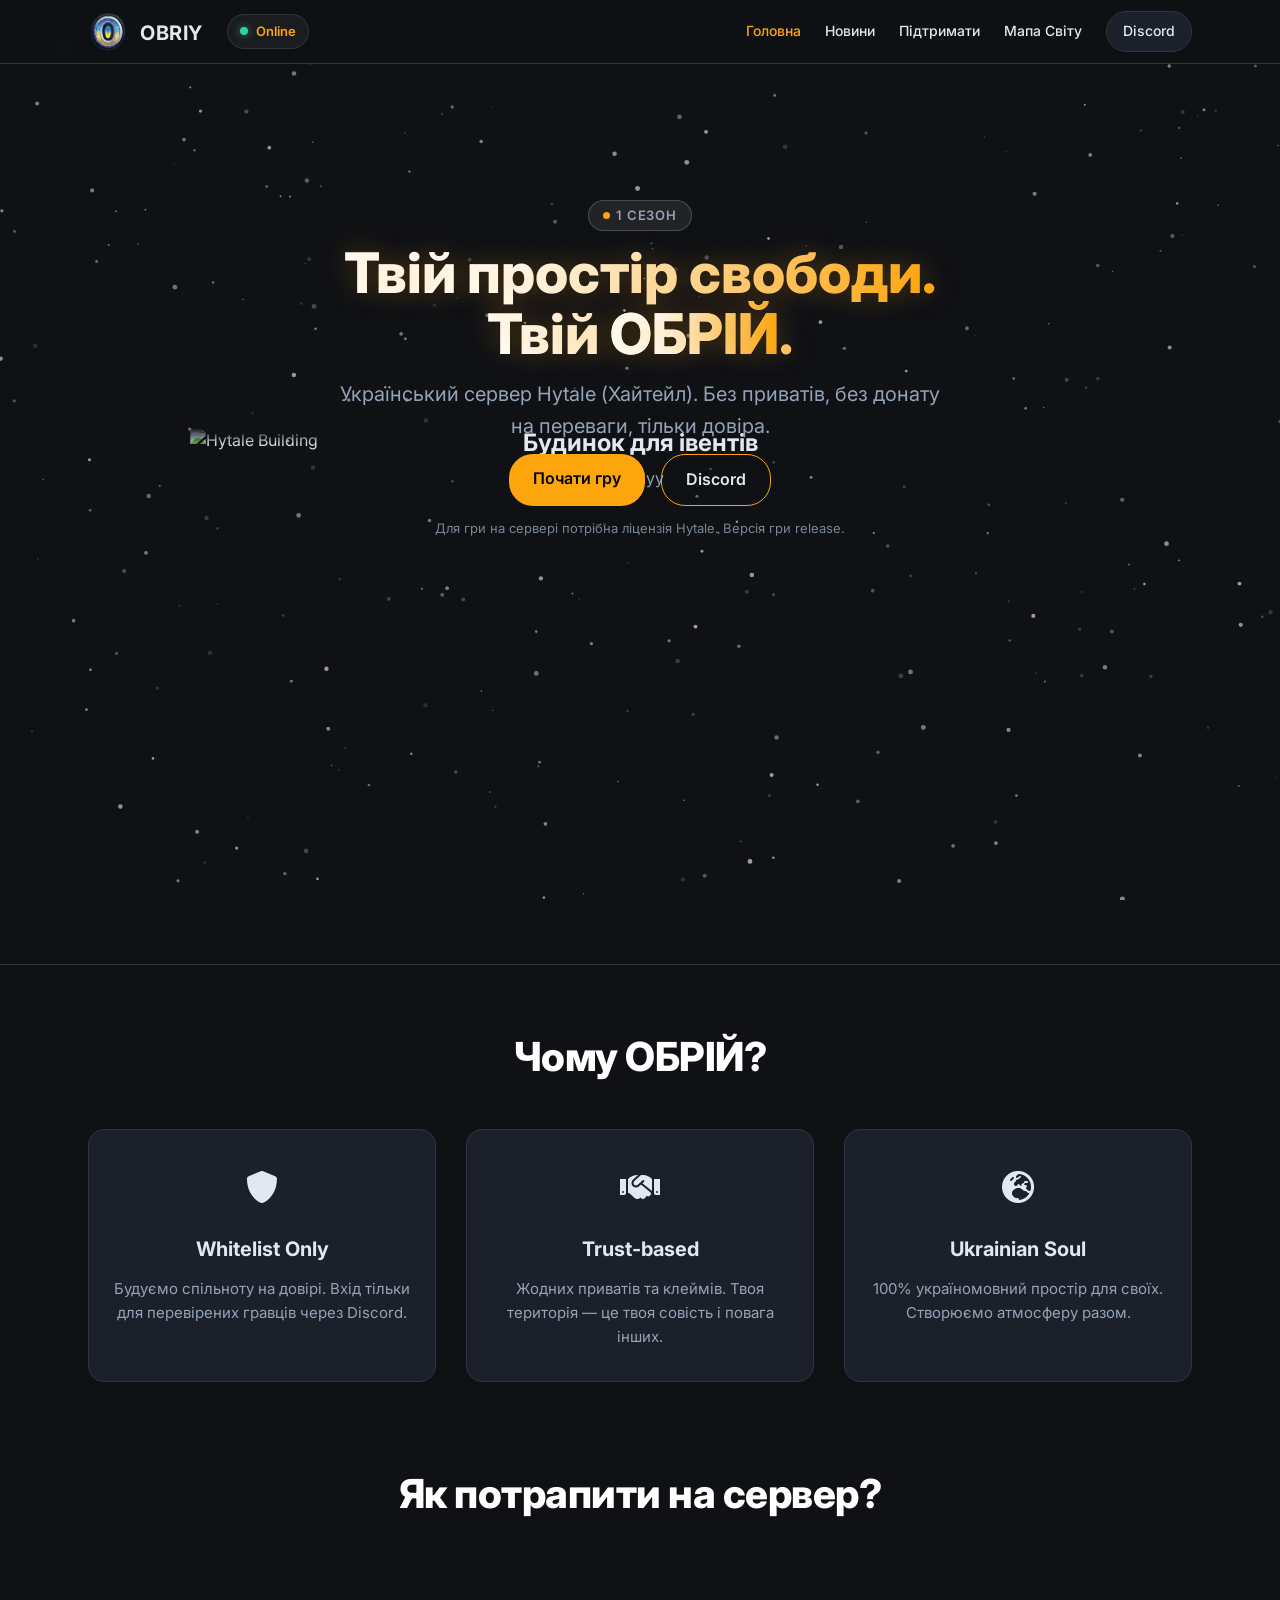
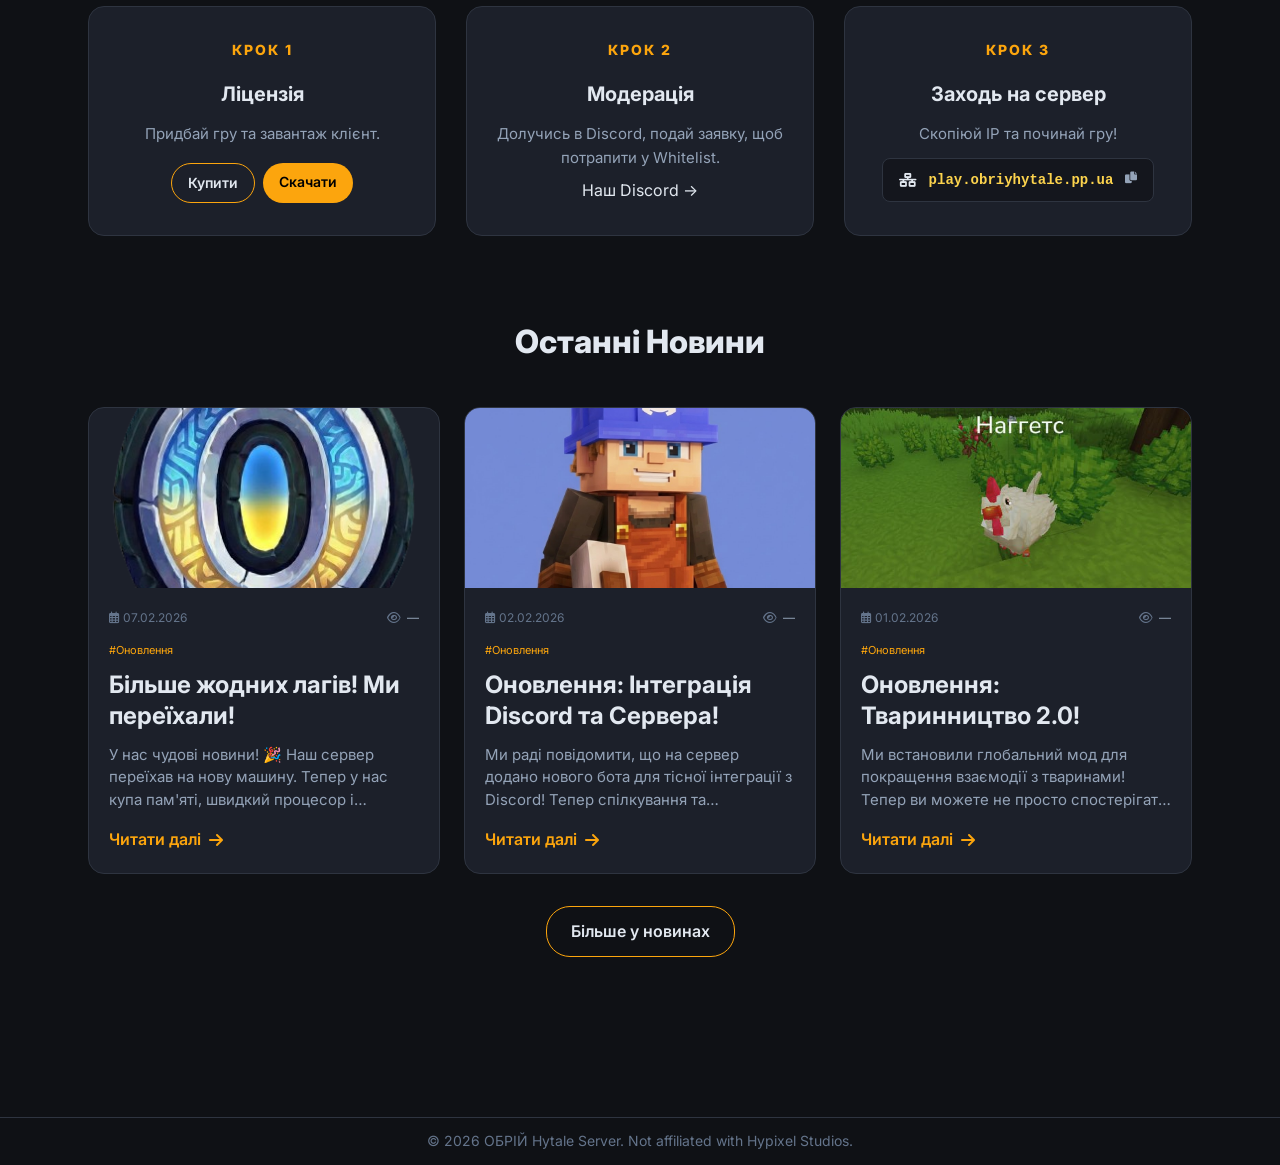
==== commit 2b1262a0: "Add files via upload" ====
--- a/index.html
+++ b/index.html
@@ -124,6 +124,21 @@
             </div>
 
             <div class="pepeland-hero-image-wrapper">
+                <!-- Skeleton shown while the building image loads -->
+                <div id="buildingSkeleton" style="
+                    display: none;
+                    position: absolute;
+                    bottom: 60px;
+                    left: 50%; transform: translateX(-50%);
+                    width: 80%; max-width: 700px; height: 420px;
+                    border-radius: 16px;
+                    background: linear-gradient(90deg,
+                        rgba(255,255,255,0.04) 25%,
+                        rgba(255,255,255,0.09) 50%,
+                        rgba(255,255,255,0.04) 75%);
+                    background-size: 200% 100%;
+                    animation: shimmer 1.4s infinite;
+                "></div>
                 <img id="heroBuilding" src="assets/images/photo_hero/Gemini_Generated_Image_amx318amx318amx3-Photoroom.webp" alt="Hytale Building" style="opacity:0;">
                 <div class="pepeland-building-credit">
                     <h3 id="creditTitle">Головний спавн</h3>
@@ -259,13 +274,29 @@
 
             function showBuilding(idx) {
                 const b = buildings[idx % buildings.length];
+                const skeleton = document.getElementById('buildingSkeleton');
+
+                // Fade out current image
                 heroImg.style.transition = 'opacity 0.6s ease';
                 heroImg.style.opacity = '0';
+
                 setTimeout(() => {
+                    if (skeleton) skeleton.style.display = 'block';  // show loader
                     heroImg.src = b.imageUrl;
                     if (creditTitle) creditTitle.textContent = b.title || '';
                     if (creditAuthor) creditAuthor.textContent = b.author || '';
-                    heroImg.style.opacity = '0.95';
+
+                    heroImg.onload = () => {
+                        if (skeleton) skeleton.style.display = 'none'; // hide loader
+                        heroImg.style.opacity = '0.95';
+                        // Recalculate hero height now that image is rendered
+                        updateHeroHeight();
+                    };
+                    heroImg.onerror = () => {
+                        if (skeleton) skeleton.style.display = 'none';
+                        heroImg.style.opacity = '0.95';
+                        updateHeroHeight();
+                    };
                 }, 600);
             }
 
--- a/style.css
+++ b/style.css
@@ -1663,3 +1663,9 @@
     z-index: 6;
     background-color: var(--vp-c-bg);
 }
+
+/* Skeleton shimmer for building image loading */
+@keyframes shimmer {
+    0%   { background-position: 200% 0; }
+    100% { background-position: -200% 0; }
+}
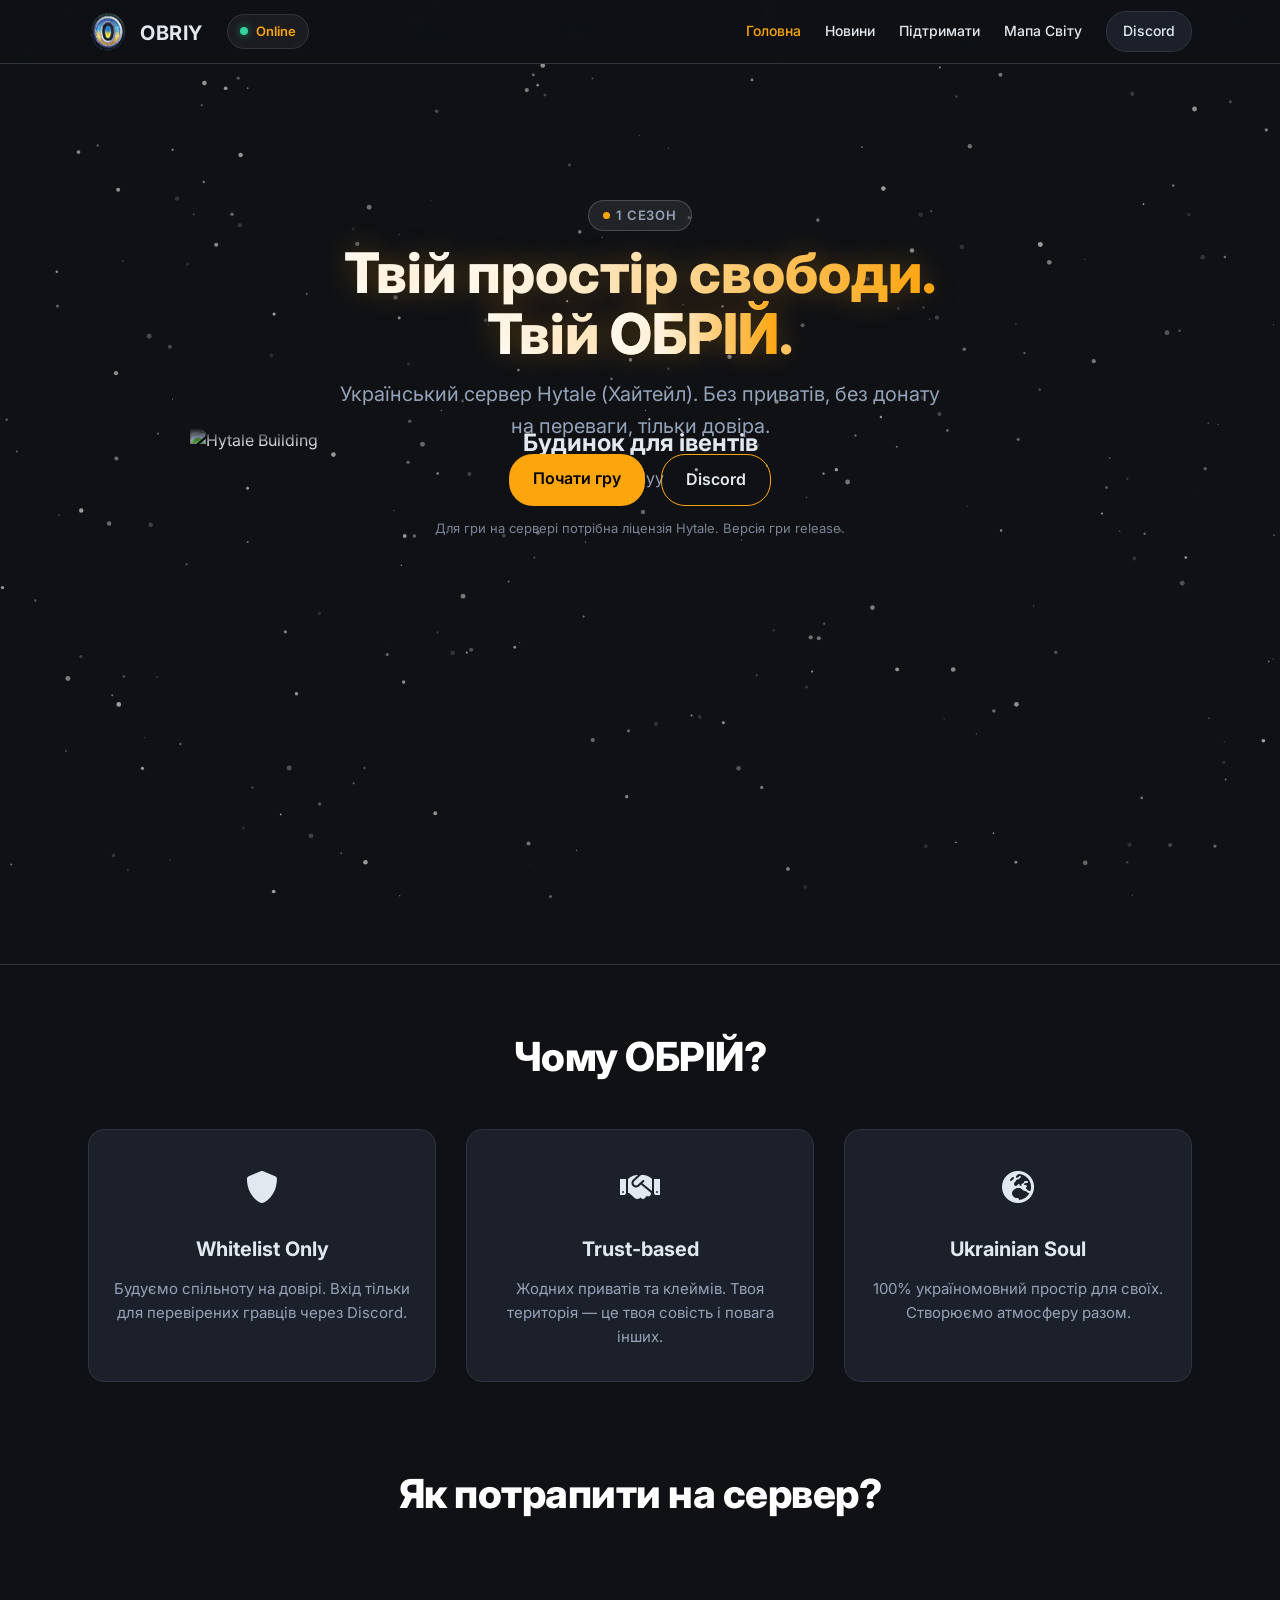
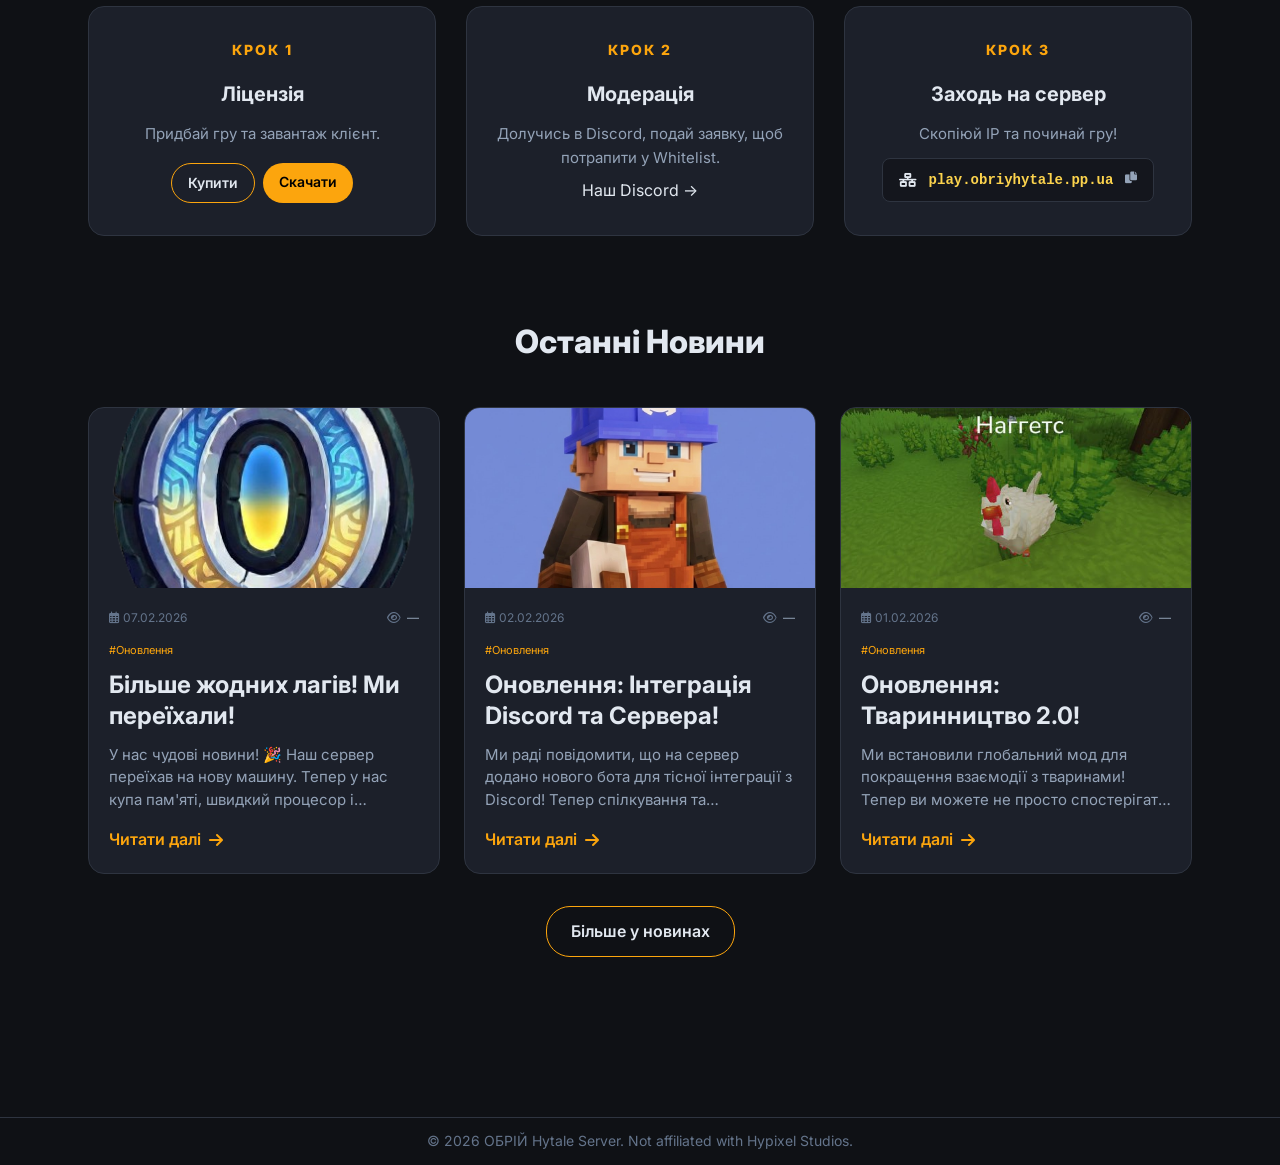
==== commit 8a5a67f3: "Add files via upload" ====
--- a/index.html
+++ b/index.html
@@ -124,23 +124,12 @@
             </div>
 
             <div class="pepeland-hero-image-wrapper">
-                <!-- Skeleton shown while the building image loads -->
-                <div id="buildingSkeleton" style="
-                    display: none;
-                    position: absolute;
-                    bottom: 60px;
-                    left: 50%; transform: translateX(-50%);
-                    width: 80%; max-width: 700px; height: 420px;
-                    border-radius: 16px;
-                    background: linear-gradient(90deg,
-                        rgba(255,255,255,0.04) 25%,
-                        rgba(255,255,255,0.09) 50%,
-                        rgba(255,255,255,0.04) 75%);
-                    background-size: 200% 100%;
-                    animation: shimmer 1.4s infinite;
-                "></div>
+                <!-- Spinner loader shown while the building image loads -->
+                <div id="buildingSkeleton" class="building-loader">
+                    <div class="building-loader-spinner"></div>
+                </div>
                 <img id="heroBuilding" src="assets/images/photo_hero/Gemini_Generated_Image_amx318amx318amx3-Photoroom.webp" alt="Hytale Building" style="opacity:0;">
-                <div class="pepeland-building-credit">
+                <div class="pepeland-building-credit" id="buildingCredit" style="opacity:0; transition: opacity 0.5s ease;">
                     <h3 id="creditTitle">Головний спавн</h3>
                     <p id="creditAuthor">ОБРІЙ</p>
                 </div>
@@ -275,29 +264,33 @@
             function showBuilding(idx) {
                 const b = buildings[idx % buildings.length];
                 const skeleton = document.getElementById('buildingSkeleton');
-
-                // Fade out current image
-                heroImg.style.transition = 'opacity 0.6s ease';
+                const credit = document.getElementById('buildingCredit');
+
+                // Fade out current image AND credit
+                heroImg.style.transition = 'opacity 0.4s ease';
                 heroImg.style.opacity = '0';
+                if (credit) credit.style.opacity = '0';
 
                 setTimeout(() => {
-                    if (skeleton) skeleton.style.display = 'block';  // show loader
+                    if (skeleton) skeleton.style.display = 'flex'; // show spinner
                     heroImg.src = b.imageUrl;
+                    // Update text while hidden
                     if (creditTitle) creditTitle.textContent = b.title || '';
                     if (creditAuthor) creditAuthor.textContent = b.author || '';
 
                     heroImg.onload = () => {
-                        if (skeleton) skeleton.style.display = 'none'; // hide loader
+                        if (skeleton) skeleton.style.display = 'none';
                         heroImg.style.opacity = '0.95';
-                        // Recalculate hero height now that image is rendered
+                        if (credit) credit.style.opacity = '1';
                         updateHeroHeight();
                     };
                     heroImg.onerror = () => {
                         if (skeleton) skeleton.style.display = 'none';
                         heroImg.style.opacity = '0.95';
+                        if (credit) credit.style.opacity = '1';
                         updateHeroHeight();
                     };
-                }, 600);
+                }, 450);
             }
 
             showBuilding(0);
--- a/style.css
+++ b/style.css
@@ -1669,3 +1669,30 @@
     0%   { background-position: 200% 0; }
     100% { background-position: -200% 0; }
 }
+
+/* Building image loading spinner */
+.building-loader {
+    display: none;
+    position: absolute;
+    bottom: 80px;
+    left: 50%;
+    transform: translateX(-50%);
+    z-index: 3;
+    flex-direction: column;
+    align-items: center;
+    gap: 12px;
+    pointer-events: none;
+}
+
+.building-loader-spinner {
+    width: 36px;
+    height: 36px;
+    border-radius: 50%;
+    border: 3px solid rgba(255,255,255,0.1);
+    border-top-color: var(--vp-c-brand);
+    animation: spin 0.8s linear infinite;
+}
+
+@keyframes spin {
+    to { transform: rotate(360deg); }
+}
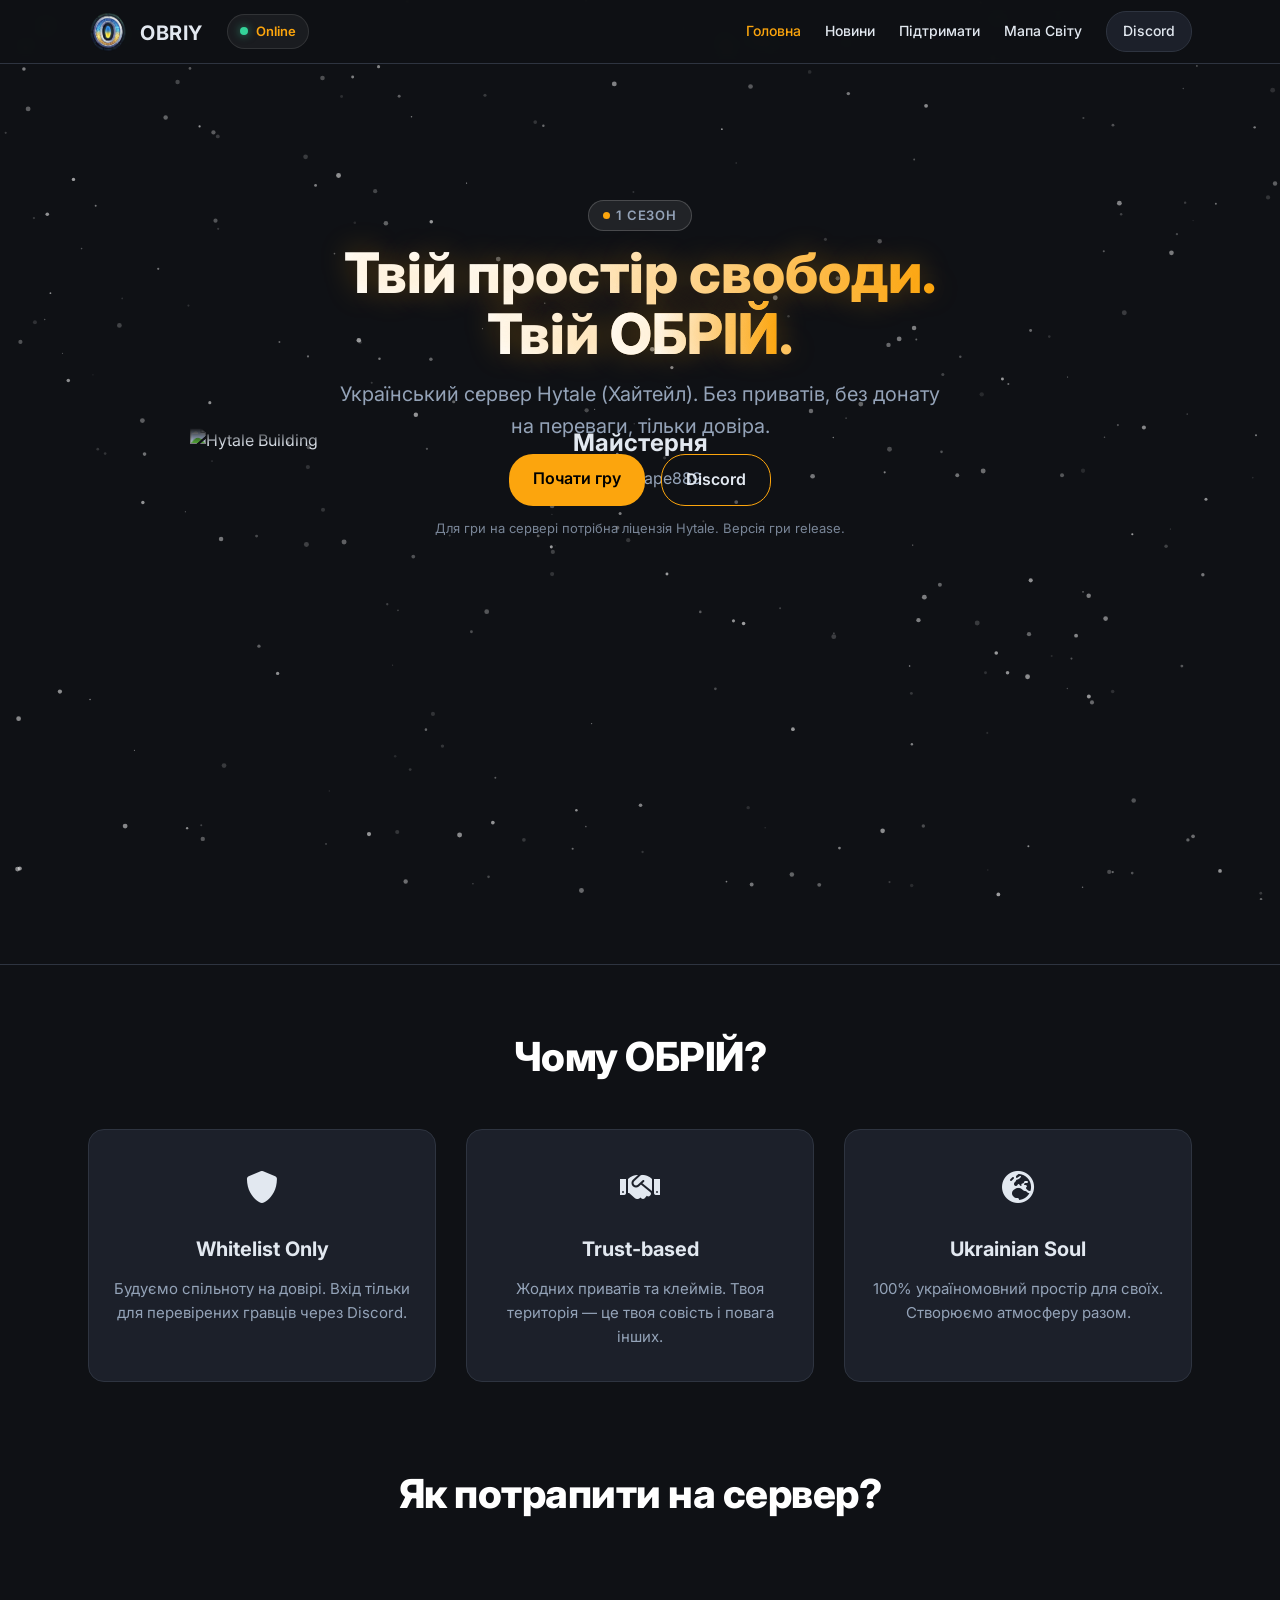
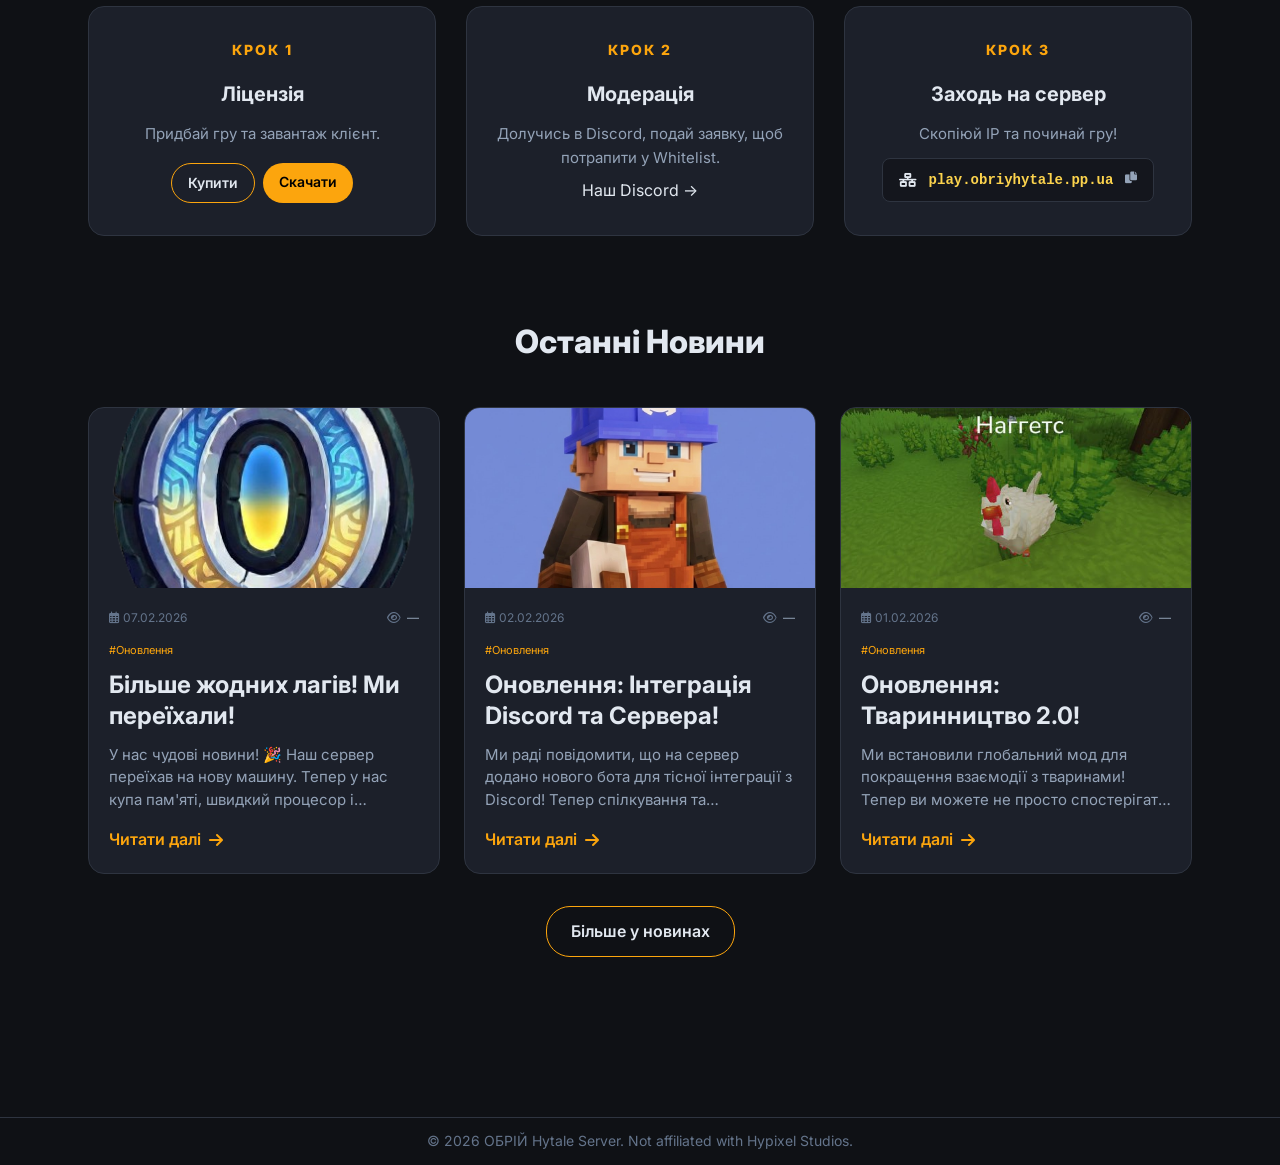
==== commit e0f87ba0: "Add files via upload" ====
--- a/index.html
+++ b/index.html
@@ -255,7 +255,14 @@
                 const res = await fetch('buildings.json?t=' + Date.now());
                 if (res.ok) {
                     const data = await res.json();
-                    if (Array.isArray(data) && data.length > 0) buildings = data;
+                    if (Array.isArray(data) && data.length > 0) {
+                        // Перемішуємо масив (Fisher-Yates) для випадкового показу
+                        for (let i = data.length - 1; i > 0; i--) {
+                            const j = Math.floor(Math.random() * (i + 1));
+                            [data[i], data[j]] = [data[j], data[i]];
+                        }
+                        buildings = data;
+                    }
                 }
             } catch (e) {
                 console.warn('buildings.json not loaded, using fallback', e);
--- a/style.css
+++ b/style.css
@@ -1671,12 +1671,17 @@
 }
 
 /* Building image loading spinner */
+/* min-height reserves space so the spinner appears where the image will be */
+.pepeland-hero-image-wrapper {
+    min-height: 420px;
+}
+
 .building-loader {
     display: none;
     position: absolute;
-    bottom: 80px;
+    top: 50%;
     left: 50%;
-    transform: translateX(-50%);
+    transform: translate(-50%, -50%);
     z-index: 3;
     flex-direction: column;
     align-items: center;
